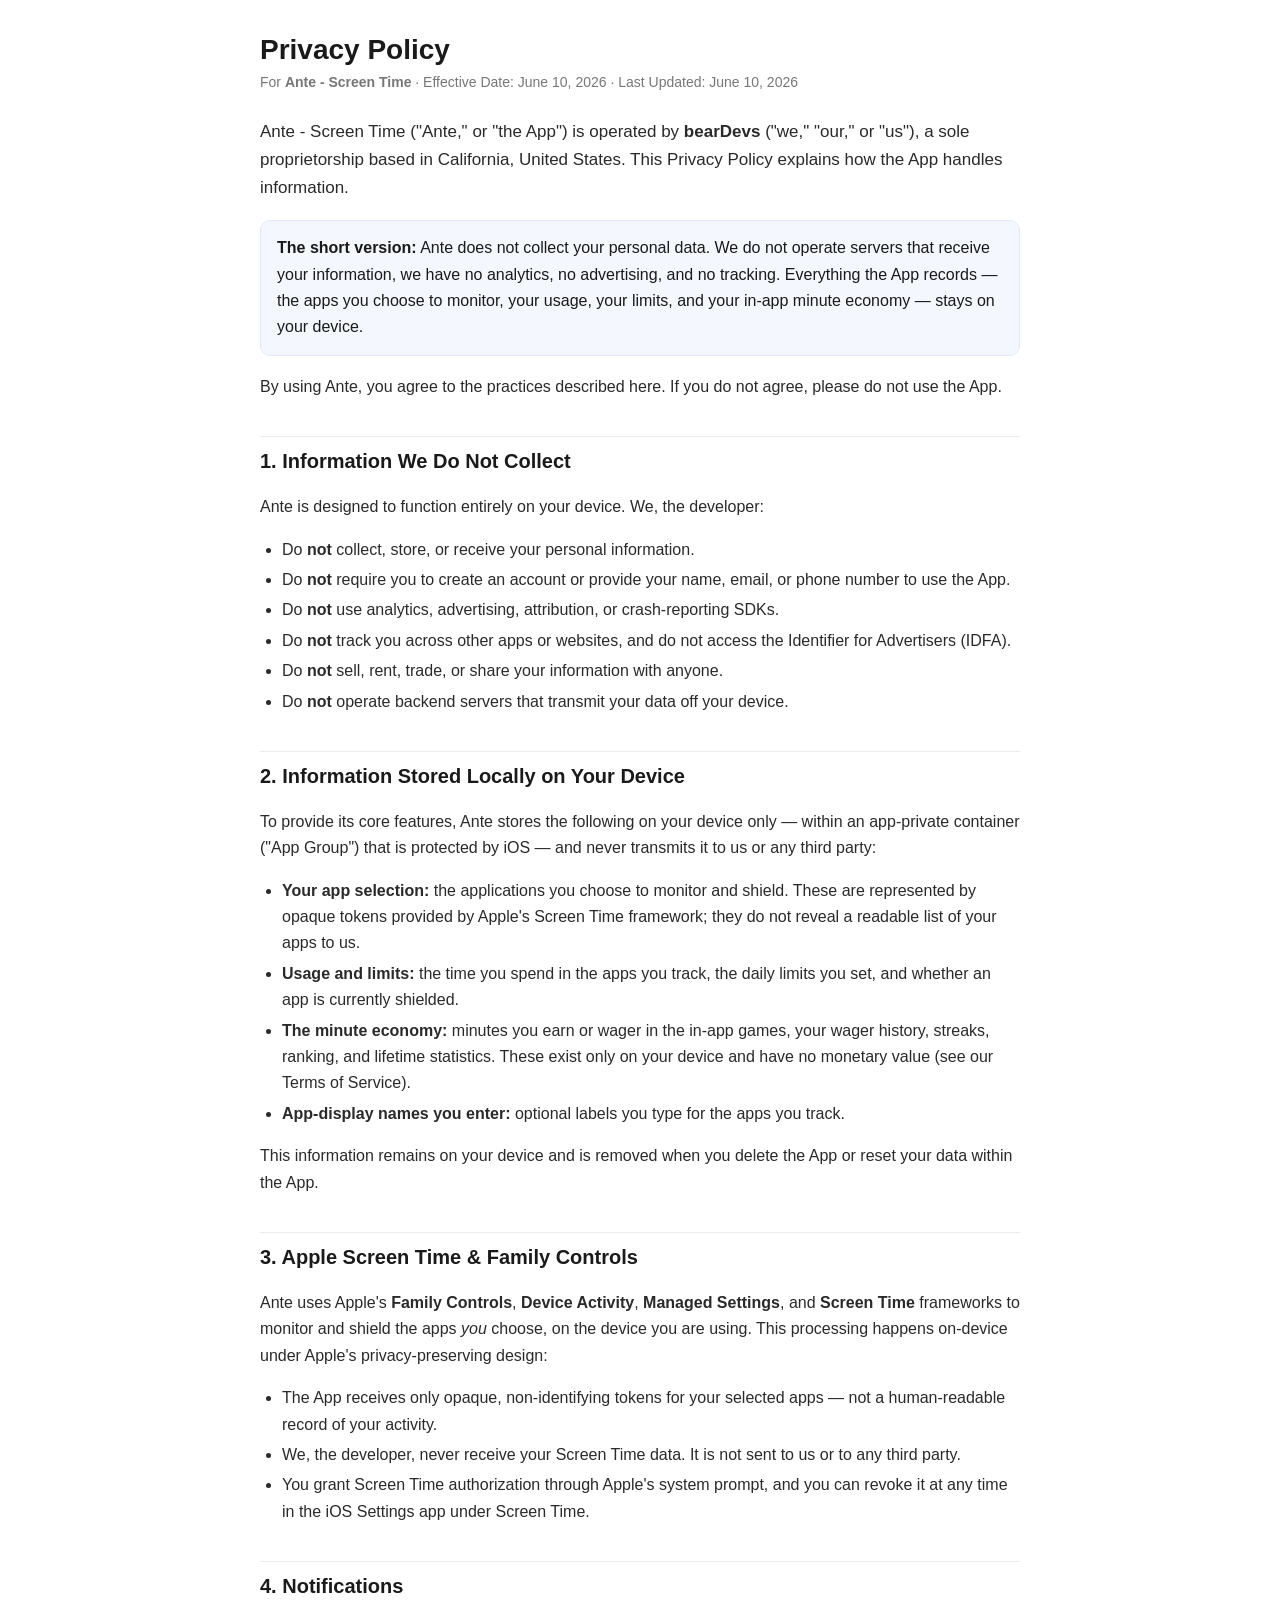
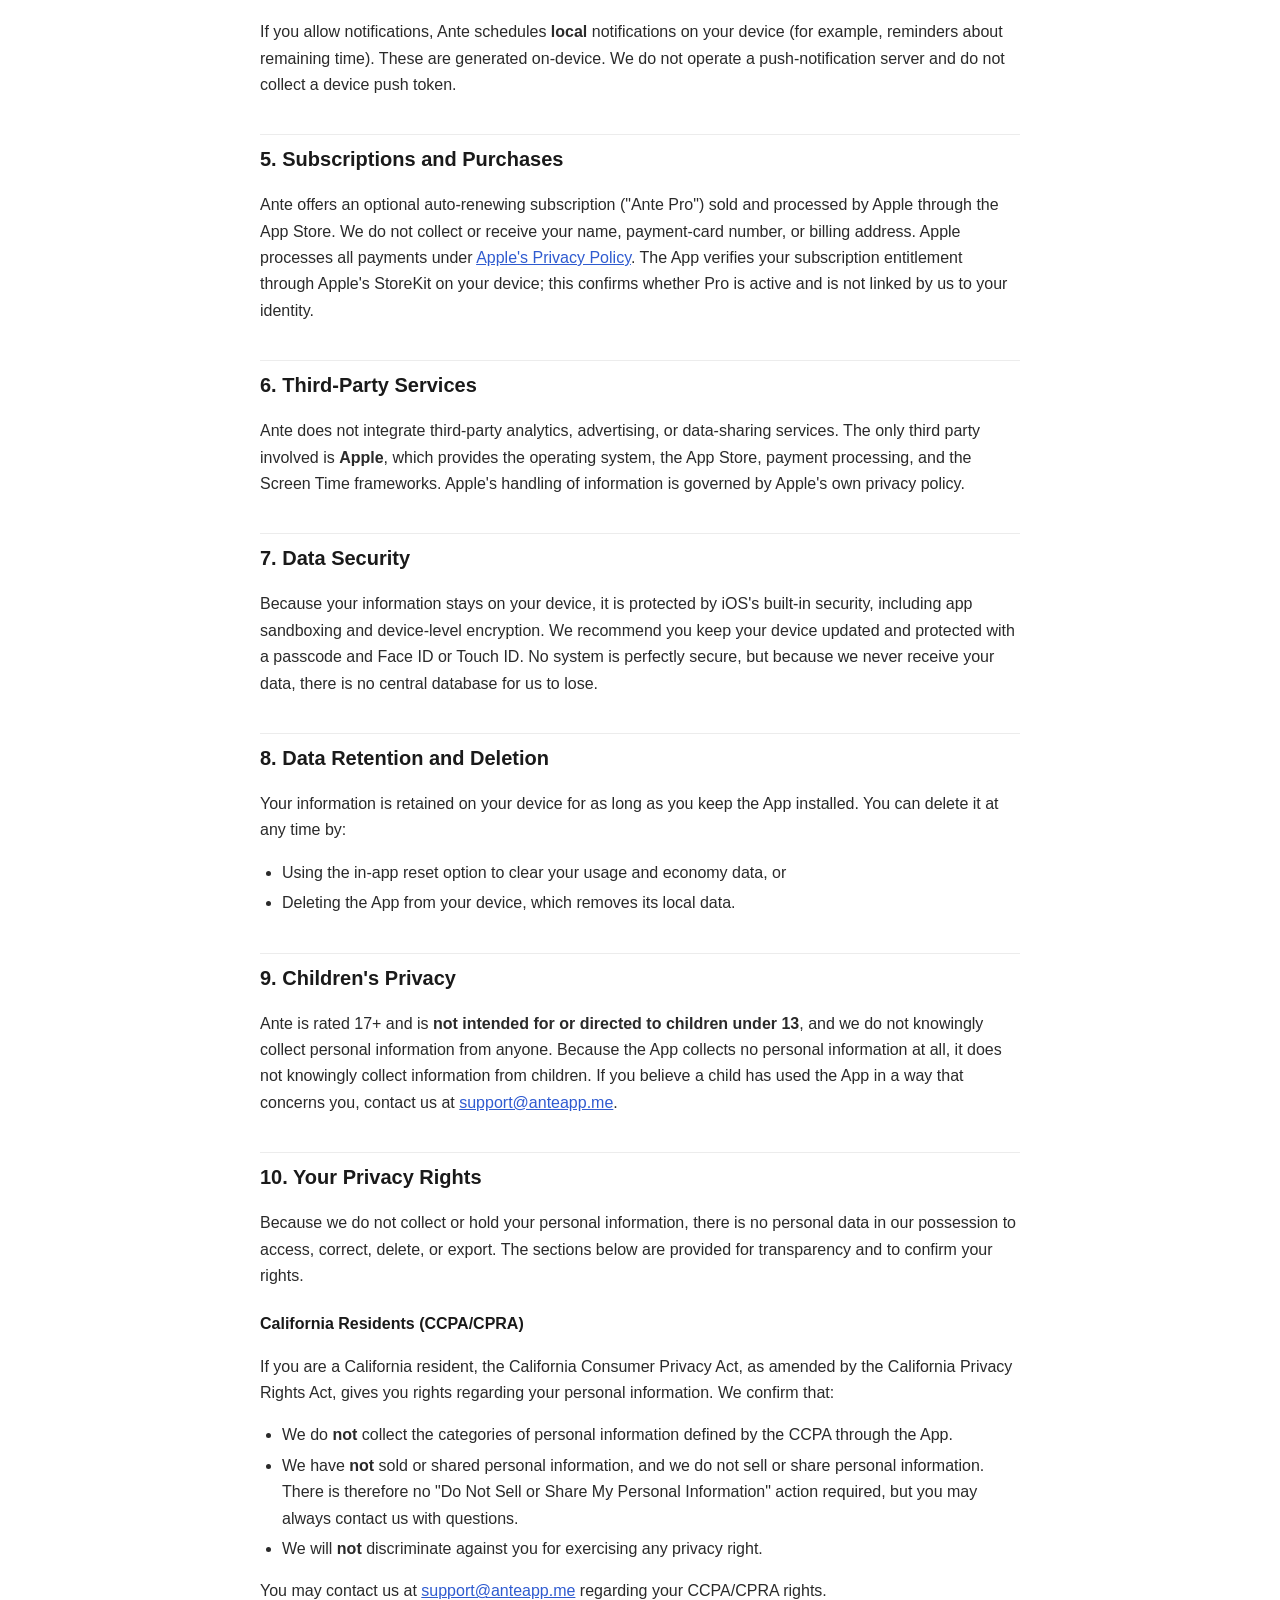
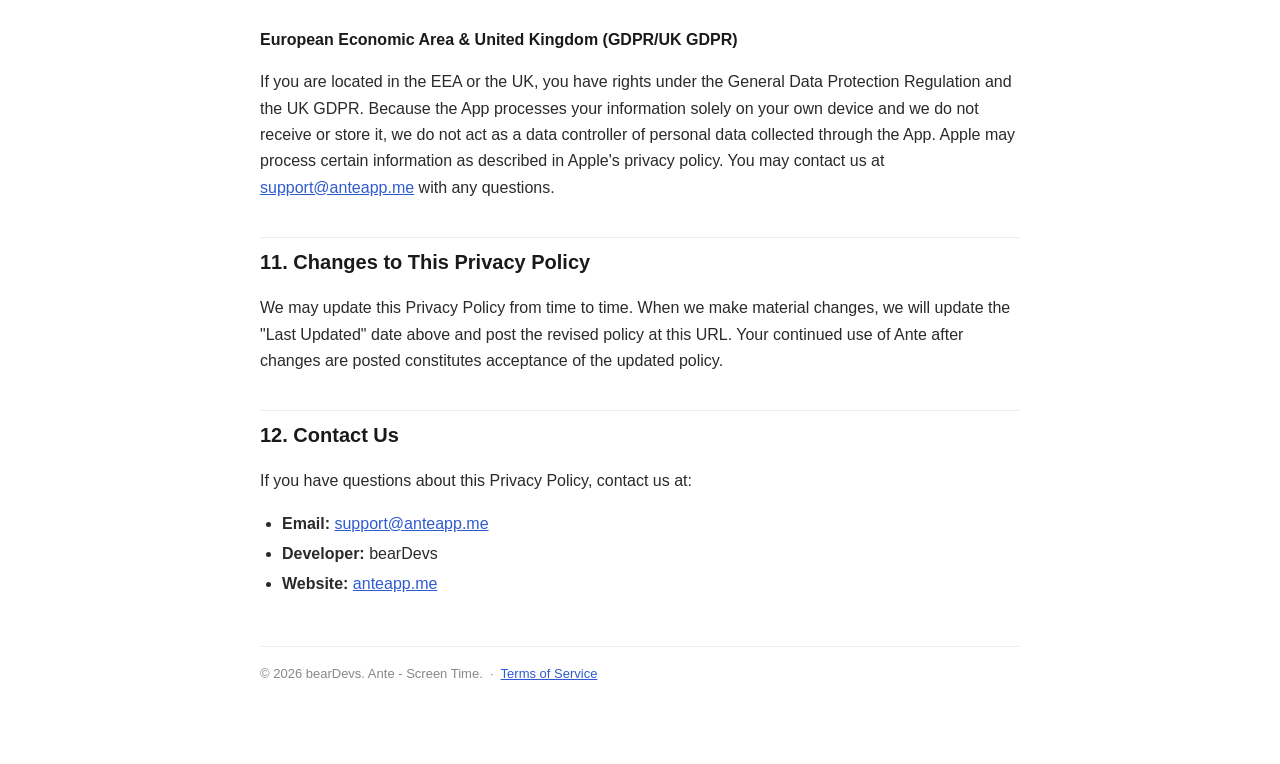
==== privacy/index.html @ b43eccfe "Create index.html" ====
<!DOCTYPE html>
<html lang="en">
<head>
<meta charset="utf-8">
<meta name="viewport" content="width=device-width, initial-scale=1">
<title>Privacy Policy — Ante - Screen Time</title>
<meta name="robots" content="index, follow">
<style>
  :root { color-scheme: light; }
  body { max-width: 760px; margin: 0 auto; padding: 32px 20px 80px; font: 16px/1.65 -apple-system, BlinkMacSystemFont, "Segoe UI", Roboto, Helvetica, Arial, sans-serif; color: #1a1a1a; background: #fff; }
  h1 { font-size: 28px; line-height: 1.25; margin: 0 0 4px; }
  h2 { font-size: 20px; margin: 36px 0 10px; padding-top: 8px; border-top: 1px solid #ececec; }
  h3 { font-size: 16px; margin: 22px 0 6px; }
  p, li { color: #2a2a2a; }
  ul { padding-left: 22px; }
  li { margin: 4px 0; }
  .meta { color: #777; font-size: 14px; margin: 0 0 24px; }
  a { color: #2f5bd0; }
  .lead { font-size: 17px; }
  .callout { background: #f5f7ff; border: 1px solid #e0e6ff; border-radius: 10px; padding: 14px 16px; margin: 18px 0; }
  footer { margin-top: 48px; padding-top: 16px; border-top: 1px solid #ececec; color: #888; font-size: 13px; }
  code { background: #f2f2f2; padding: 1px 5px; border-radius: 4px; font-size: 14px; }
</style>
</head>
<body>

<h1>Privacy Policy</h1>
<p class="meta">For <strong>Ante - Screen Time</strong> · Effective Date: June 10, 2026 · Last Updated: June 10, 2026</p>

<p class="lead">Ante - Screen Time ("Ante," or "the App") is operated by <strong>bearDevs</strong> ("we," "our," or "us"), a sole proprietorship based in California, United States. This Privacy Policy explains how the App handles information.</p>

<div class="callout">
<strong>The short version:</strong> Ante does not collect your personal data. We do not operate servers that receive your information, we have no analytics, no advertising, and no tracking. Everything the App records — the apps you choose to monitor, your usage, your limits, and your in-app minute economy — stays on your device.
</div>

<p>By using Ante, you agree to the practices described here. If you do not agree, please do not use the App.</p>

<h2>1. Information We Do Not Collect</h2>
<p>Ante is designed to function entirely on your device. We, the developer:</p>
<ul>
  <li>Do <strong>not</strong> collect, store, or receive your personal information.</li>
  <li>Do <strong>not</strong> require you to create an account or provide your name, email, or phone number to use the App.</li>
  <li>Do <strong>not</strong> use analytics, advertising, attribution, or crash-reporting SDKs.</li>
  <li>Do <strong>not</strong> track you across other apps or websites, and do not access the Identifier for Advertisers (IDFA).</li>
  <li>Do <strong>not</strong> sell, rent, trade, or share your information with anyone.</li>
  <li>Do <strong>not</strong> operate backend servers that transmit your data off your device.</li>
</ul>

<h2>2. Information Stored Locally on Your Device</h2>
<p>To provide its core features, Ante stores the following on your device only — within an app-private container ("App Group") that is protected by iOS — and never transmits it to us or any third party:</p>
<ul>
  <li><strong>Your app selection:</strong> the applications you choose to monitor and shield. These are represented by opaque tokens provided by Apple's Screen Time framework; they do not reveal a readable list of your apps to us.</li>
  <li><strong>Usage and limits:</strong> the time you spend in the apps you track, the daily limits you set, and whether an app is currently shielded.</li>
  <li><strong>The minute economy:</strong> minutes you earn or wager in the in-app games, your wager history, streaks, ranking, and lifetime statistics. These exist only on your device and have no monetary value (see our Terms of Service).</li>
  <li><strong>App-display names you enter:</strong> optional labels you type for the apps you track.</li>
</ul>
<p>This information remains on your device and is removed when you delete the App or reset your data within the App.</p>

<h2>3. Apple Screen Time &amp; Family Controls</h2>
<p>Ante uses Apple's <strong>Family Controls</strong>, <strong>Device Activity</strong>, <strong>Managed Settings</strong>, and <strong>Screen Time</strong> frameworks to monitor and shield the apps <em>you</em> choose, on the device you are using. This processing happens on-device under Apple's privacy-preserving design:</p>
<ul>
  <li>The App receives only opaque, non-identifying tokens for your selected apps — not a human-readable record of your activity.</li>
  <li>We, the developer, never receive your Screen Time data. It is not sent to us or to any third party.</li>
  <li>You grant Screen Time authorization through Apple's system prompt, and you can revoke it at any time in the iOS Settings app under Screen Time.</li>
</ul>

<h2>4. Notifications</h2>
<p>If you allow notifications, Ante schedules <strong>local</strong> notifications on your device (for example, reminders about remaining time). These are generated on-device. We do not operate a push-notification server and do not collect a device push token.</p>

<h2>5. Subscriptions and Purchases</h2>
<p>Ante offers an optional auto-renewing subscription ("Ante Pro") sold and processed by Apple through the App Store. We do not collect or receive your name, payment-card number, or billing address. Apple processes all payments under <a href="https://www.apple.com/legal/privacy/">Apple's Privacy Policy</a>. The App verifies your subscription entitlement through Apple's StoreKit on your device; this confirms whether Pro is active and is not linked by us to your identity.</p>

<h2>6. Third-Party Services</h2>
<p>Ante does not integrate third-party analytics, advertising, or data-sharing services. The only third party involved is <strong>Apple</strong>, which provides the operating system, the App Store, payment processing, and the Screen Time frameworks. Apple's handling of information is governed by Apple's own privacy policy.</p>

<h2>7. Data Security</h2>
<p>Because your information stays on your device, it is protected by iOS's built-in security, including app sandboxing and device-level encryption. We recommend you keep your device updated and protected with a passcode and Face ID or Touch ID. No system is perfectly secure, but because we never receive your data, there is no central database for us to lose.</p>

<h2>8. Data Retention and Deletion</h2>
<p>Your information is retained on your device for as long as you keep the App installed. You can delete it at any time by:</p>
<ul>
  <li>Using the in-app reset option to clear your usage and economy data, or</li>
  <li>Deleting the App from your device, which removes its local data.</li>
</ul>

<h2>9. Children's Privacy</h2>
<p>Ante is rated 17+ and is <strong>not intended for or directed to children under 13</strong>, and we do not knowingly collect personal information from anyone. Because the App collects no personal information at all, it does not knowingly collect information from children. If you believe a child has used the App in a way that concerns you, contact us at <a href="mailto:support@anteapp.me">support@anteapp.me</a>.</p>

<h2>10. Your Privacy Rights</h2>
<p>Because we do not collect or hold your personal information, there is no personal data in our possession to access, correct, delete, or export. The sections below are provided for transparency and to confirm your rights.</p>

<h3>California Residents (CCPA/CPRA)</h3>
<p>If you are a California resident, the California Consumer Privacy Act, as amended by the California Privacy Rights Act, gives you rights regarding your personal information. We confirm that:</p>
<ul>
  <li>We do <strong>not</strong> collect the categories of personal information defined by the CCPA through the App.</li>
  <li>We have <strong>not</strong> sold or shared personal information, and we do not sell or share personal information. There is therefore no "Do Not Sell or Share My Personal Information" action required, but you may always contact us with questions.</li>
  <li>We will <strong>not</strong> discriminate against you for exercising any privacy right.</li>
</ul>
<p>You may contact us at <a href="mailto:support@anteapp.me">support@anteapp.me</a> regarding your CCPA/CPRA rights.</p>

<h3>European Economic Area &amp; United Kingdom (GDPR/UK GDPR)</h3>
<p>If you are located in the EEA or the UK, you have rights under the General Data Protection Regulation and the UK GDPR. Because the App processes your information solely on your own device and we do not receive or store it, we do not act as a data controller of personal data collected through the App. Apple may process certain information as described in Apple's privacy policy. You may contact us at <a href="mailto:support@anteapp.me">support@anteapp.me</a> with any questions.</p>

<h2>11. Changes to This Privacy Policy</h2>
<p>We may update this Privacy Policy from time to time. When we make material changes, we will update the "Last Updated" date above and post the revised policy at this URL. Your continued use of Ante after changes are posted constitutes acceptance of the updated policy.</p>

<h2>12. Contact Us</h2>
<p>If you have questions about this Privacy Policy, contact us at:</p>
<ul>
  <li><strong>Email:</strong> <a href="mailto:support@anteapp.me">support@anteapp.me</a></li>
  <li><strong>Developer:</strong> bearDevs</li>
  <li><strong>Website:</strong> <a href="https://anteapp.me">anteapp.me</a></li>
</ul>

<footer>
© 2026 bearDevs. Ante - Screen Time. &nbsp;·&nbsp; <a href="/terms">Terms of Service</a>
</footer>

</body>
</html>
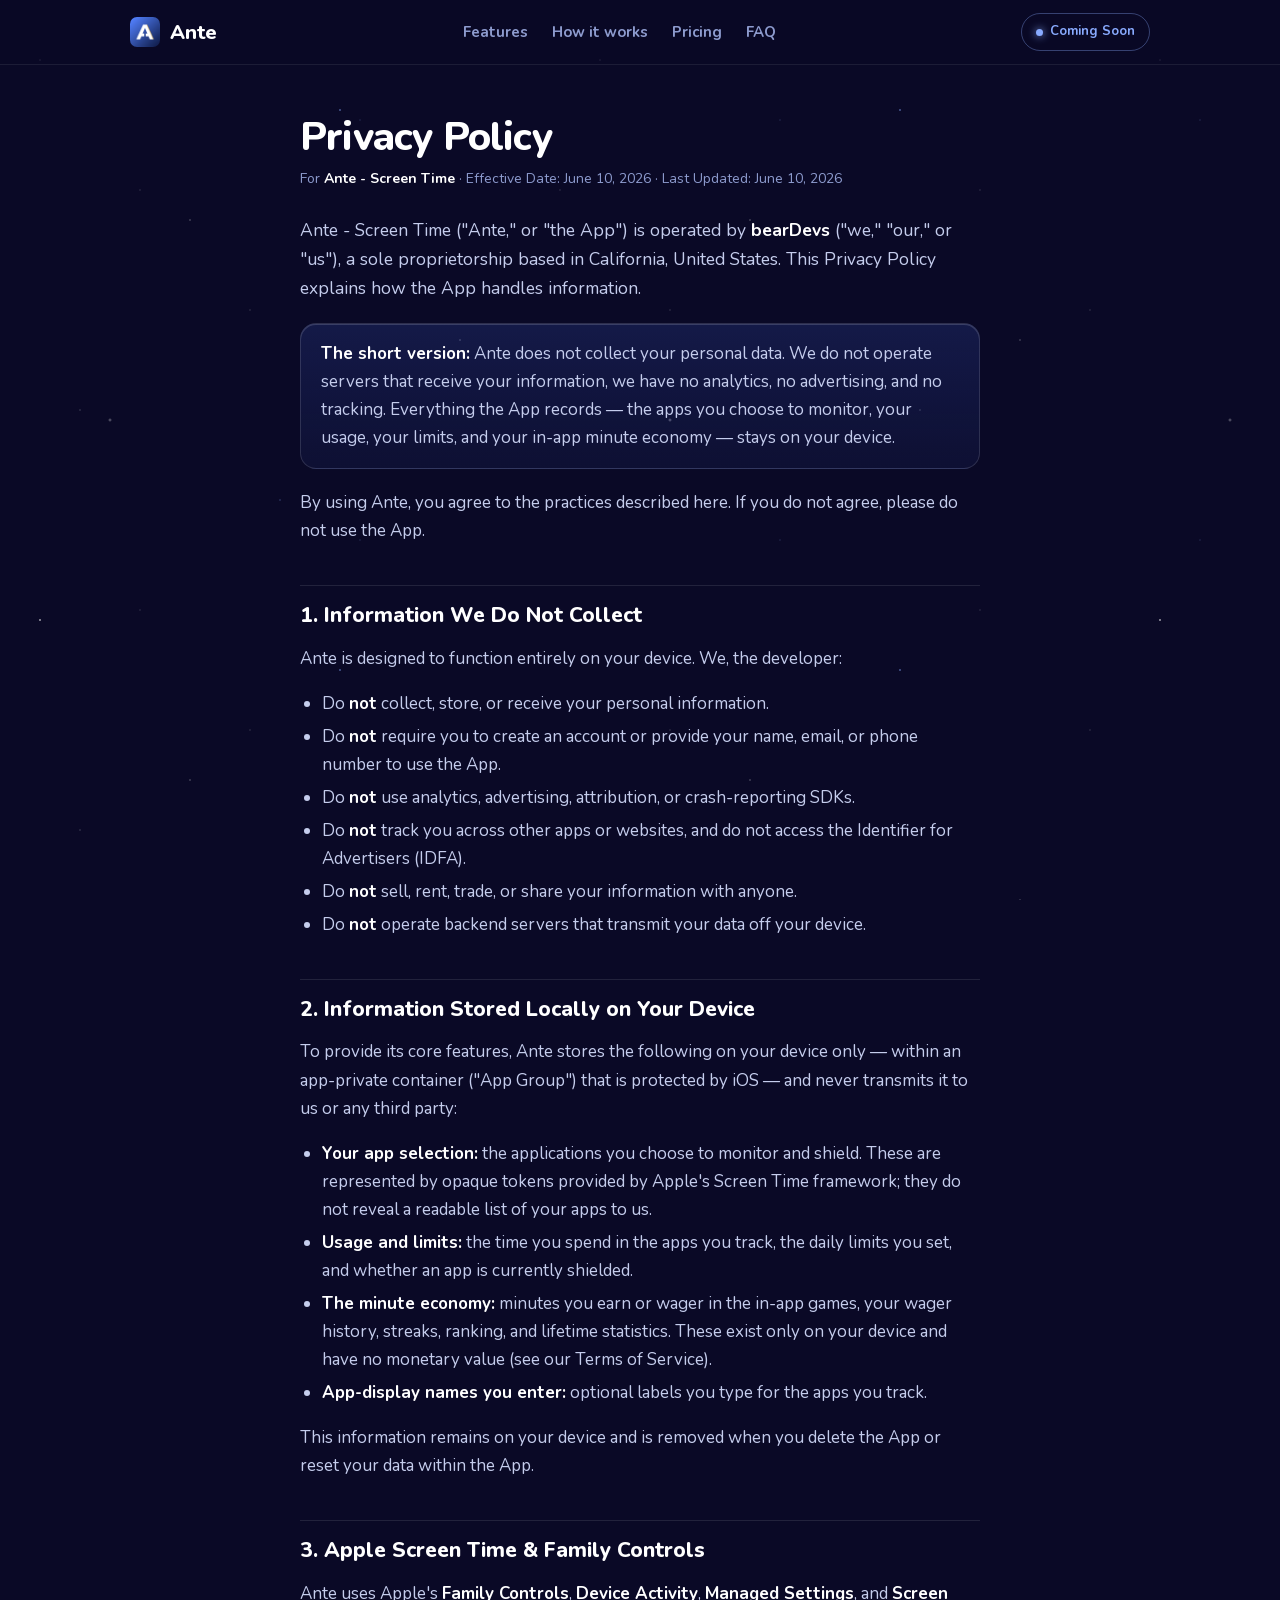
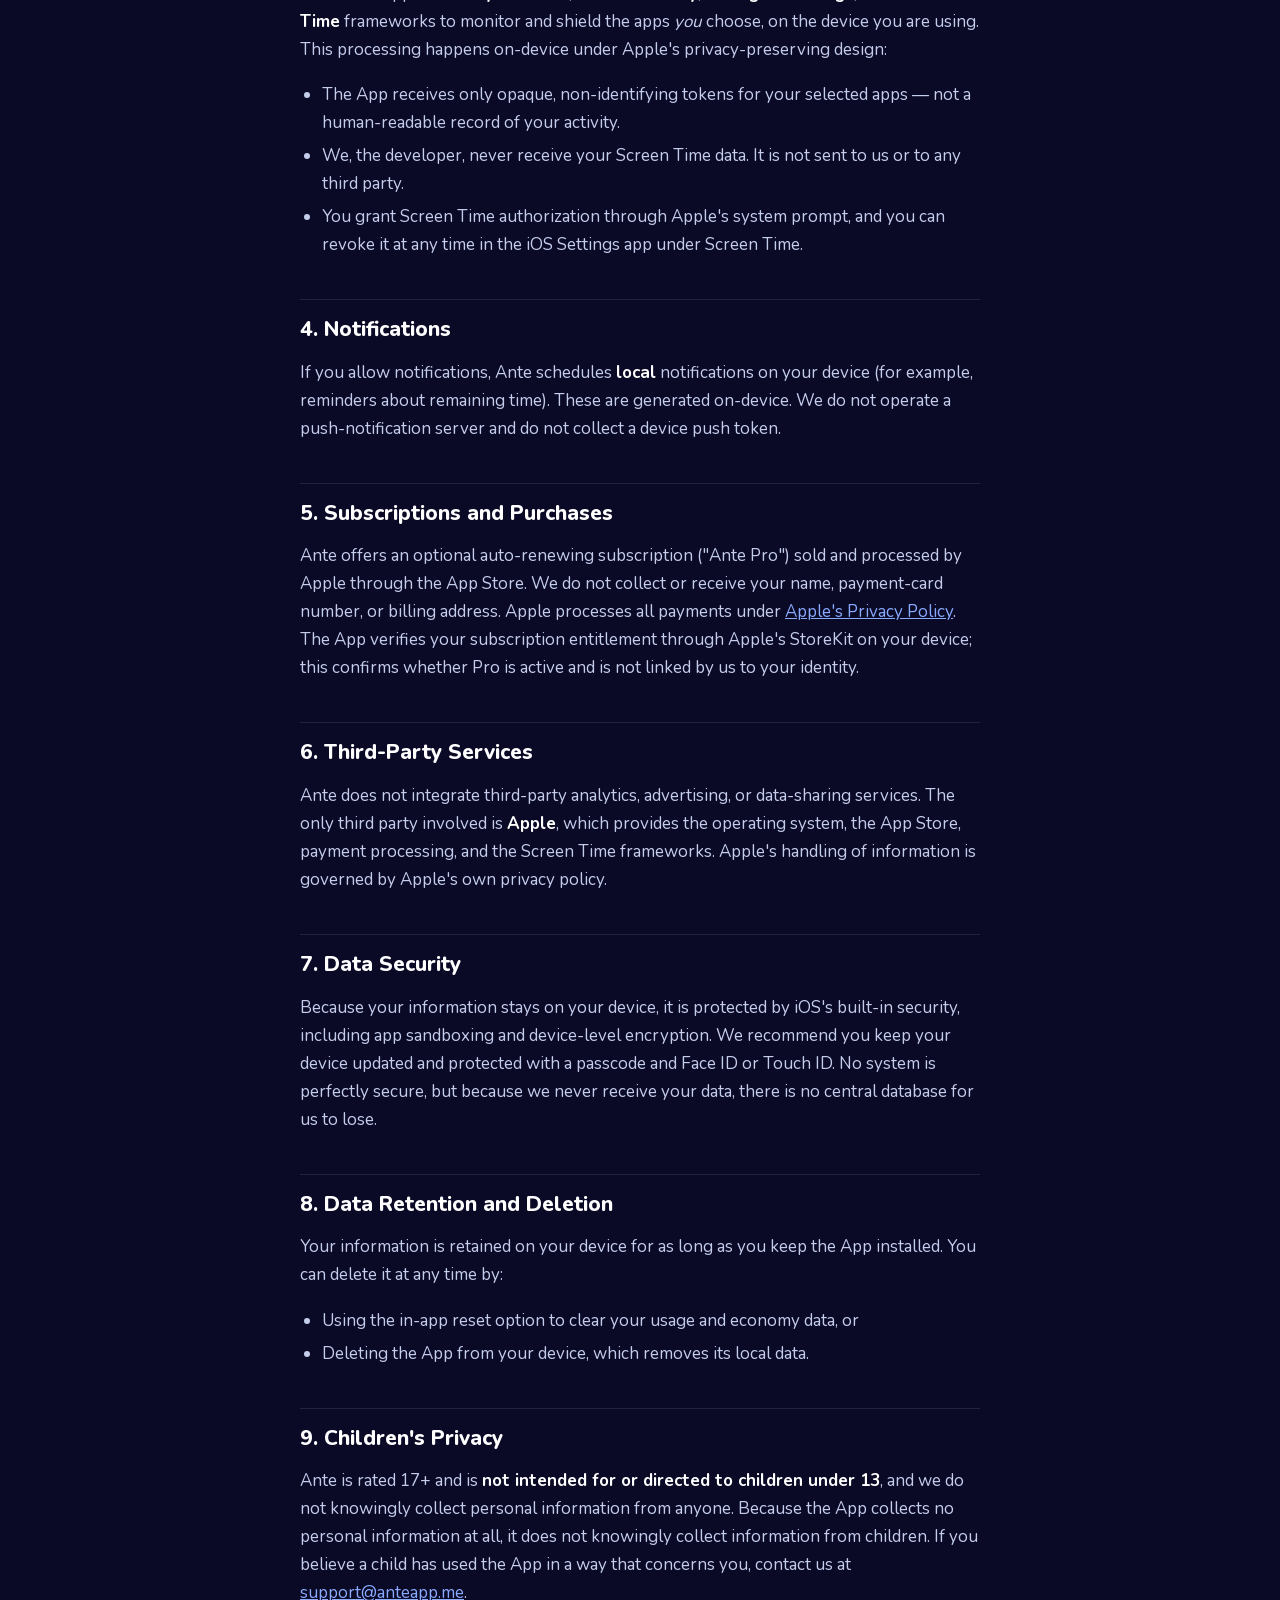
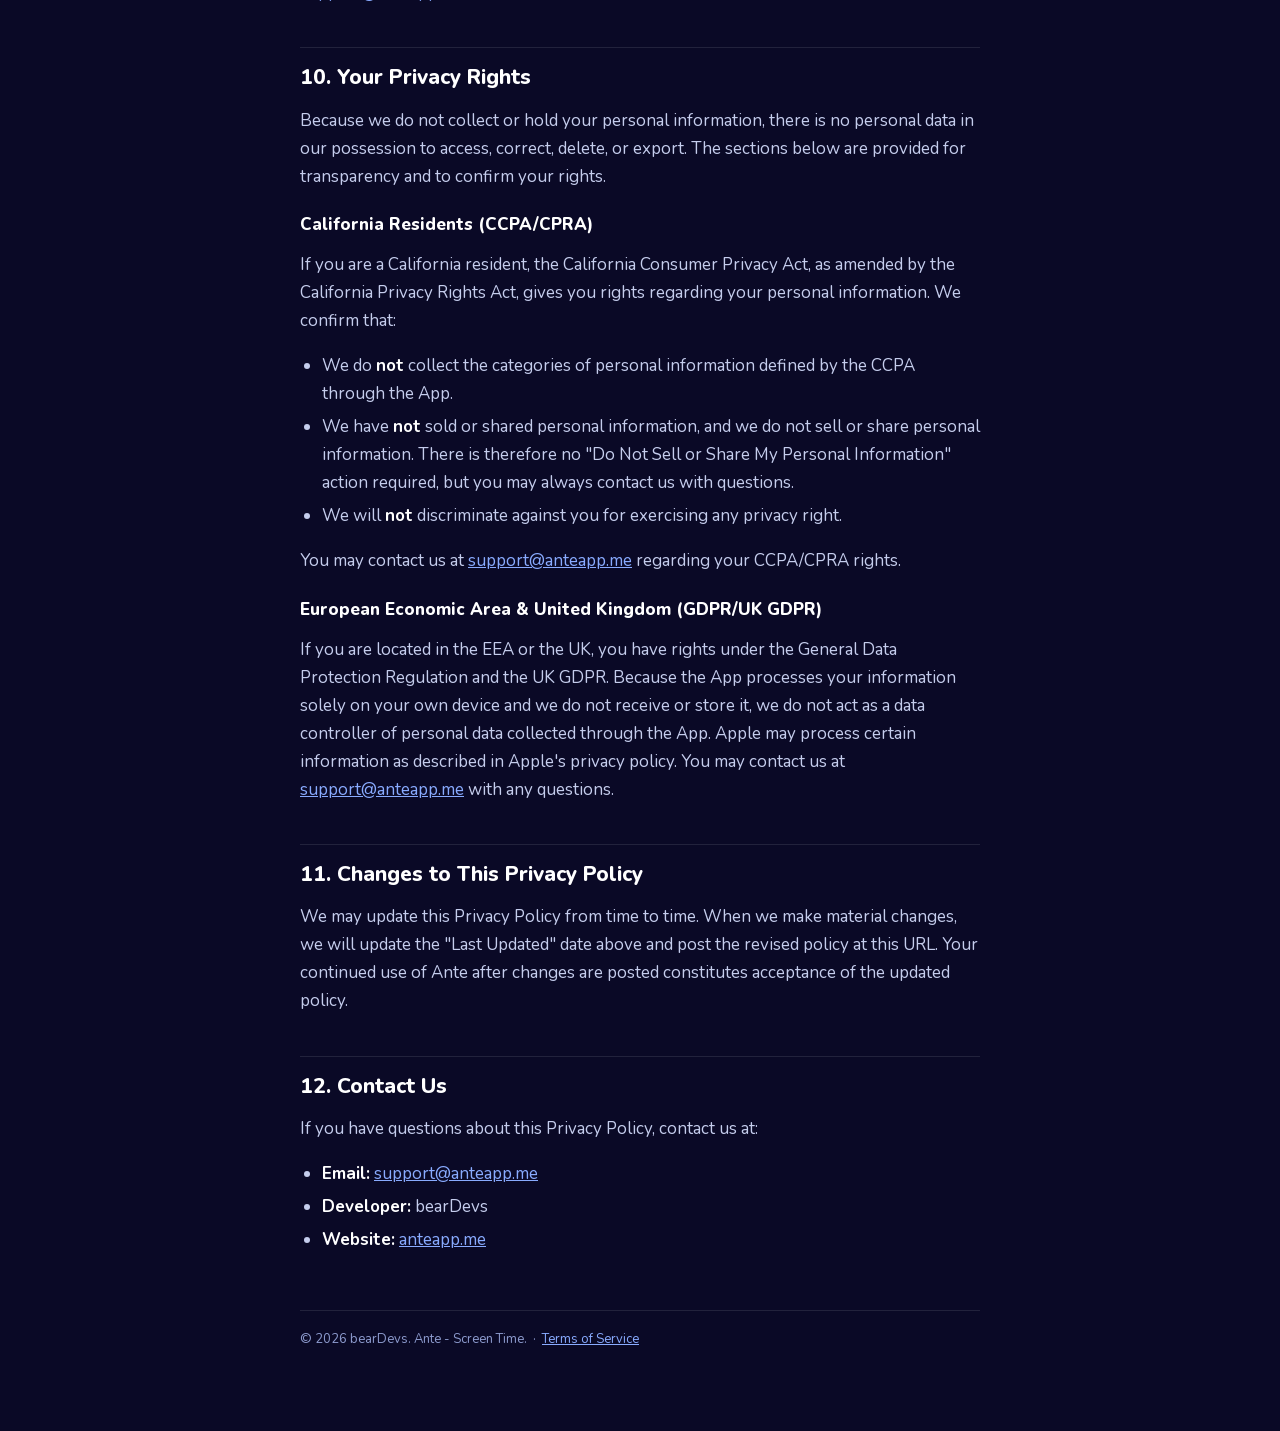
==== commit 6ed3fb41: "please work" ====
--- a/privacy/index.html
+++ b/privacy/index.html
@@ -5,24 +5,35 @@
 <meta name="viewport" content="width=device-width, initial-scale=1">
 <title>Privacy Policy — Ante - Screen Time</title>
 <meta name="robots" content="index, follow">
-<style>
-  :root { color-scheme: light; }
-  body { max-width: 760px; margin: 0 auto; padding: 32px 20px 80px; font: 16px/1.65 -apple-system, BlinkMacSystemFont, "Segoe UI", Roboto, Helvetica, Arial, sans-serif; color: #1a1a1a; background: #fff; }
-  h1 { font-size: 28px; line-height: 1.25; margin: 0 0 4px; }
-  h2 { font-size: 20px; margin: 36px 0 10px; padding-top: 8px; border-top: 1px solid #ececec; }
-  h3 { font-size: 16px; margin: 22px 0 6px; }
-  p, li { color: #2a2a2a; }
-  ul { padding-left: 22px; }
-  li { margin: 4px 0; }
-  .meta { color: #777; font-size: 14px; margin: 0 0 24px; }
-  a { color: #2f5bd0; }
-  .lead { font-size: 17px; }
-  .callout { background: #f5f7ff; border: 1px solid #e0e6ff; border-radius: 10px; padding: 14px 16px; margin: 18px 0; }
-  footer { margin-top: 48px; padding-top: 16px; border-top: 1px solid #ececec; color: #888; font-size: 13px; }
-  code { background: #f2f2f2; padding: 1px 5px; border-radius: 4px; font-size: 14px; }
-</style>
+<meta name="description" content="How Ante handles information: no data collection, no servers, no analytics — everything stays on your device.">
+<link rel="canonical" href="https://anteapp.me/privacy">
+<meta name="theme-color" content="#0A0926">
+<link rel="icon" type="image/png" sizes="64x64" href="/assets/favicon-64.png">
+<link rel="apple-touch-icon" href="/assets/apple-touch-icon.png">
+<link rel="preload" href="/assets/fonts/nunito-latin-var.woff2" as="font" type="font/woff2" crossorigin>
+<link rel="stylesheet" href="/assets/site.css">
 </head>
-<body>
+<body class="page-legal">
+<a class="skip-link" href="#main">Skip to content</a>
+<div class="stars" aria-hidden="true"></div>
+
+<header class="nav">
+  <div class="wrap nav-inner">
+    <a class="brand" href="/">
+      <img src="/assets/favicon-64.png" alt="" width="30" height="30">
+      Ante
+    </a>
+    <nav class="nav-links" aria-label="Site">
+      <a href="/#features">Features</a>
+      <a href="/#how">How it works</a>
+      <a href="/#pricing">Pricing</a>
+      <a href="/#faq">FAQ</a>
+    </nav>
+    <span class="chip"><span class="dot" aria-hidden="true"></span>Coming Soon</span>
+  </div>
+</header>
+
+<main id="main">
 
 <h1>Privacy Policy</h1>
 <p class="meta">For <strong>Ante - Screen Time</strong> · Effective Date: June 10, 2026 · Last Updated: June 10, 2026</p>
@@ -116,5 +127,6 @@
 © 2026 bearDevs. Ante - Screen Time. &nbsp;·&nbsp; <a href="/terms">Terms of Service</a>
 </footer>
 
+</main>
 </body>
 </html>
--- a/assets/site.css
+++ b/assets/site.css
@@ -0,0 +1,1075 @@
+/* ================================================================
+   Ante — anteapp.me
+   Shared stylesheet: landing page + legal pages.
+   Brand tokens mirror the iOS app (dark starfield, blue glass,
+   gold reserved for Pro surfaces).
+   ================================================================ */
+
+/* ---- Font: Safari/iOS get SF Pro Rounded via ui-rounded (the
+   app's real typeface); everyone else gets self-hosted Nunito. ---- */
+@font-face {
+  font-family: "Nunito";
+  src: url("/assets/fonts/nunito-latin-var.woff2") format("woff2");
+  font-weight: 400 900;
+  font-style: normal;
+  font-display: swap;
+  unicode-range: U+0000-00FF, U+0131, U+0152-0153, U+02BB-02BC, U+02C6, U+02DA,
+    U+02DC, U+2000-206F, U+20AC, U+2122, U+2191, U+2193, U+2212, U+2215, U+FEFF, U+FFFD;
+}
+
+:root {
+  color-scheme: dark;
+  /* app palette */
+  --space: #0a0926;        /* background */
+  --space-deep: #06051a;   /* bezels, wells */
+  --felt: #4368e4;         /* primary blue */
+  --glow: #89abff;         /* light blue accent */
+  --gold: #e9b44c;         /* Pro only */
+  --gold-deep: #c8902e;
+  --bronze: #cd8b5e;
+  --silver: #c7cfdf;
+  --diamond: #b3d9ff;
+  /* text */
+  --ink: #ffffff;
+  --body: #c5cded;
+  --dim: #8d9bce;
+  /* shape */
+  --r-card: 16px;
+  --font: ui-rounded, "Nunito", -apple-system, BlinkMacSystemFont, "Segoe UI",
+    Roboto, Helvetica, Arial, sans-serif;
+}
+
+/* ---- Reset-ish ---- */
+*,
+*::before,
+*::after { box-sizing: border-box; }
+
+html {
+  scroll-padding-top: 84px; /* sticky nav clearance for anchor jumps */
+}
+@media (prefers-reduced-motion: no-preference) {
+  html { scroll-behavior: smooth; }
+}
+
+body {
+  margin: 0;
+  background: var(--space);
+  color: var(--body);
+  font-family: var(--font);
+  font-size: 1.0625rem;
+  line-height: 1.65;
+  -webkit-font-smoothing: antialiased;
+  overflow-x: hidden;
+}
+
+img { max-width: 100%; display: block; }
+
+h1, h2, h3 { color: var(--ink); line-height: 1.12; margin: 0; }
+
+a { color: var(--glow); }
+
+:focus-visible {
+  outline: 2px solid var(--glow);
+  outline-offset: 3px;
+  border-radius: 4px;
+}
+
+::selection { background: var(--felt); color: #fff; }
+
+.skip-link {
+  position: absolute;
+  left: 16px;
+  top: -64px;
+  z-index: 100;
+  padding: 10px 18px;
+  background: var(--felt);
+  color: #fff;
+  font-weight: 700;
+  border-radius: 999px;
+  text-decoration: none;
+  transition: top 0.15s ease-out;
+}
+.skip-link:focus { top: 12px; }
+
+.wrap {
+  max-width: 1100px;
+  margin-inline: auto;
+  padding-inline: clamp(20px, 5vw, 40px);
+}
+
+/* ================================================================
+   Starfield + glow
+   ================================================================ */
+.stars {
+  position: fixed;
+  inset: 0;
+  z-index: -1;
+  pointer-events: none;
+  overflow: hidden;
+}
+.stars::before,
+.stars::after {
+  content: "";
+  position: absolute;
+  inset: -560px 0 0 0;
+  background-repeat: repeat;
+}
+.stars::before {
+  background-image:
+    radial-gradient(1.5px 1.5px at 40px 60px, rgba(255, 255, 255, 0.85), transparent),
+    radial-gradient(1px 1px at 190px 220px, rgba(255, 255, 255, 0.55), transparent),
+    radial-gradient(1.5px 1.5px at 340px 110px, rgba(137, 171, 255, 0.7), transparent),
+    radial-gradient(1px 1px at 460px 340px, rgba(255, 255, 255, 0.5), transparent),
+    radial-gradient(2px 2px at 110px 420px, rgba(255, 255, 255, 0.4), transparent),
+    radial-gradient(1px 1px at 280px 500px, rgba(137, 171, 255, 0.55), transparent);
+  background-size: 560px 560px;
+  animation: drift 180s linear infinite;
+}
+.stars::after {
+  background-image:
+    radial-gradient(1px 1px at 80px 130px, rgba(255, 255, 255, 0.35), transparent),
+    radial-gradient(1px 1px at 250px 30px, rgba(255, 255, 255, 0.28), transparent),
+    radial-gradient(1px 1px at 360px 260px, rgba(137, 171, 255, 0.3), transparent),
+    radial-gradient(1px 1px at 140px 330px, rgba(255, 255, 255, 0.25), transparent);
+  background-size: 420px 420px;
+  animation: drift 320s linear infinite;
+}
+@keyframes drift {
+  to { transform: translate3d(0, 560px, 0); }
+}
+
+/* ================================================================
+   Nav
+   ================================================================ */
+.nav {
+  position: sticky;
+  top: 0;
+  z-index: 50;
+  background: rgba(10, 9, 38, 0.72);
+  -webkit-backdrop-filter: blur(16px);
+  backdrop-filter: blur(16px);
+  border-bottom: 1px solid rgba(255, 255, 255, 0.08);
+}
+.nav-inner {
+  display: flex;
+  align-items: center;
+  gap: 28px;
+  min-height: 64px;
+}
+.brand {
+  display: flex;
+  align-items: center;
+  gap: 10px;
+  text-decoration: none;
+  color: var(--ink);
+  font-weight: 800;
+  font-size: 1.25rem;
+  letter-spacing: -0.01em;
+}
+.brand img {
+  width: 30px;
+  height: 30px;
+  border-radius: 7px;
+}
+.nav-links {
+  display: flex;
+  gap: 24px;
+  margin-inline: auto;
+}
+.nav-links a {
+  color: var(--dim);
+  text-decoration: none;
+  font-weight: 700;
+  font-size: 0.9375rem;
+  transition: color 0.15s ease-out;
+}
+.nav-links a:hover { color: var(--ink); }
+.chip {
+  display: inline-flex;
+  align-items: center;
+  gap: 7px;
+  padding: 7px 14px;
+  border: 1px solid rgba(137, 171, 255, 0.35);
+  border-radius: 999px;
+  color: var(--glow);
+  font-size: 0.8125rem;
+  font-weight: 700;
+  white-space: nowrap;
+}
+.chip .dot {
+  width: 7px;
+  height: 7px;
+  border-radius: 50%;
+  background: var(--glow);
+  box-shadow: 0 0 8px var(--glow);
+}
+@media (max-width: 720px) {
+  .nav-links { display: none; }
+  .nav-inner { justify-content: space-between; }
+}
+
+/* ================================================================
+   Shared section bits
+   ================================================================ */
+.section { padding-block: clamp(72px, 10vw, 124px); }
+
+.eyebrow {
+  display: block;
+  color: var(--glow);
+  font-size: 0.8125rem;
+  font-weight: 800;
+  letter-spacing: 0.14em;
+  text-transform: uppercase;
+  margin-bottom: 14px;
+}
+.section h2 {
+  font-size: clamp(1.9rem, 4.4vw, 2.75rem);
+  font-weight: 800;
+  letter-spacing: -0.02em;
+  margin-bottom: 16px;
+  text-wrap: balance;
+}
+.section-intro { max-width: 620px; }
+.center { text-align: center; }
+.center .section-intro { margin-inline: auto; }
+
+/* Glass card */
+.card {
+  border: 1px solid rgba(255, 255, 255, 0.13);
+  border-radius: var(--r-card);
+  background: linear-gradient(180deg, rgba(67, 104, 228, 0.18), rgba(67, 104, 228, 0.07));
+  box-shadow:
+    inset 0 1px 0 rgba(255, 255, 255, 0.16),
+    0 16px 40px rgba(4, 4, 20, 0.45);
+}
+.card--gold {
+  border-color: rgba(233, 180, 76, 0.4);
+  background: linear-gradient(180deg, rgba(233, 180, 76, 0.11), rgba(67, 104, 228, 0.06));
+  box-shadow:
+    inset 0 1px 0 rgba(243, 205, 125, 0.3),
+    0 16px 40px rgba(4, 4, 20, 0.45);
+}
+
+/* Scroll reveal (JS adds .js to <html>; no-JS users see everything) */
+.js .reveal {
+  opacity: 0;
+  transform: translateY(18px);
+  transition: opacity 0.7s ease-out, transform 0.7s ease-out;
+  transition-delay: calc(var(--d, 0) * 90ms);
+}
+.js .reveal.in {
+  opacity: 1;
+  transform: none;
+}
+
+/* ================================================================
+   Hero
+   ================================================================ */
+.hero {
+  position: relative;
+  padding-block: clamp(56px, 8vw, 110px) clamp(72px, 9vw, 120px);
+}
+.hero::before {
+  content: "";
+  position: absolute;
+  inset: -180px 0 auto 0;
+  height: 720px;
+  background: radial-gradient(ellipse 75% 60% at 50% 18%, rgba(67, 104, 228, 0.32), transparent 70%);
+  pointer-events: none;
+  z-index: -1;
+}
+.hero-grid {
+  display: grid;
+  grid-template-columns: 1.08fr 0.92fr;
+  align-items: center;
+  gap: clamp(40px, 6vw, 72px);
+}
+.hero h1 {
+  font-size: clamp(2.4rem, 5vw, 3.6rem);
+  font-weight: 900;
+  letter-spacing: -0.025em;
+  margin: 18px 0;
+  text-wrap: balance;
+}
+.hero h1 .accent { color: var(--glow); }
+.hero .sub {
+  font-size: clamp(1.125rem, 2vw, 1.3125rem);
+  max-width: 30em;
+  margin: 0 0 32px;
+}
+.hero .sub strong { color: var(--ink); }
+.trust-row {
+  display: flex;
+  flex-wrap: wrap;
+  gap: 10px 22px;
+  margin-top: 26px;
+  padding: 0;
+  list-style: none;
+  color: var(--dim);
+  font-size: 0.875rem;
+  font-weight: 700;
+}
+.trust-row li {
+  display: inline-flex;
+  align-items: center;
+  gap: 7px;
+}
+.trust-row svg { color: var(--glow); }
+
+/* App Store badge — pre-launch (dimmed, non-interactive) */
+.store-badge {
+  display: inline-flex;
+  align-items: center;
+  gap: 12px;
+  padding: 12px 22px 12px 18px;
+  border-radius: 14px;
+  background: #000;
+  border: 1px solid rgba(255, 255, 255, 0.28);
+  color: #fff;
+  text-align: left;
+  opacity: 0.6;
+  filter: saturate(0.85);
+}
+.store-badge .apple { width: 28px; height: 34px; flex: none; }
+.store-badge .small {
+  display: block;
+  font-size: 0.6875rem;
+  font-weight: 600;
+  letter-spacing: 0.02em;
+}
+.store-badge .big {
+  display: block;
+  font-size: 1.375rem;
+  font-weight: 700;
+  line-height: 1.15;
+  letter-spacing: -0.01em;
+}
+.cta-row {
+  display: flex;
+  align-items: center;
+  flex-wrap: wrap;
+  gap: 16px;
+}
+/* iPhone frame */
+.device {
+  position: relative;
+  aspect-ratio: 1179 / 2556;
+  border-radius: clamp(38px, 13.5%, 54px);
+  padding: 10px;
+  background: var(--space-deep);
+  border: 1px solid rgba(255, 255, 255, 0.16);
+  box-shadow:
+    0 40px 90px rgba(4, 4, 20, 0.65),
+    0 0 80px rgba(67, 104, 228, 0.28);
+}
+.device img {
+  width: 100%;
+  height: 100%;
+  object-fit: cover;
+  border-radius: clamp(30px, 11%, 45px);
+}
+.device::after {
+  /* dynamic island */
+  content: "";
+  position: absolute;
+  top: 3.1%;
+  left: 50%;
+  transform: translateX(-50%);
+  width: 29%;
+  height: 3.3%;
+  border-radius: 999px;
+  background: #000;
+}
+.hero-device {
+  width: min(330px, 78vw);
+  margin-inline: auto;
+}
+@media (prefers-reduced-motion: no-preference) {
+  .hero-device {
+    animation: float 7s ease-in-out infinite alternate;
+  }
+}
+@keyframes float {
+  from { transform: translateY(-6px); }
+  to { transform: translateY(8px); }
+}
+@media (max-width: 880px) {
+  .hero-grid { grid-template-columns: 1fr; }
+  .hero-device { width: min(280px, 72vw); }
+}
+
+/* ================================================================
+   Hook + coin-flip demo
+   ================================================================ */
+.hook-grid {
+  display: grid;
+  grid-template-columns: 1fr 1fr;
+  gap: clamp(36px, 5vw, 64px);
+  align-items: center;
+}
+.hook-copy p { margin: 0 0 18px; }
+.hook-copy .kicker {
+  color: var(--ink);
+  font-size: 1.1875rem;
+  font-weight: 700;
+}
+@media (max-width: 880px) {
+  .hook-grid { grid-template-columns: 1fr; }
+}
+
+.table-demo {
+  padding: clamp(24px, 4vw, 36px);
+  text-align: center;
+}
+.table-demo .demo-label {
+  font-size: 0.8125rem;
+  font-weight: 800;
+  letter-spacing: 0.14em;
+  text-transform: uppercase;
+  color: var(--dim);
+  margin: 0 0 18px;
+}
+.demo-status {
+  display: flex;
+  justify-content: center;
+  align-items: stretch;
+  gap: 12px;
+  margin-bottom: 26px;
+}
+.stat-box {
+  flex: 1;
+  max-width: 180px;
+  padding: 12px 10px;
+  border-radius: 12px;
+  background: rgba(6, 5, 26, 0.55);
+  border: 1px solid rgba(255, 255, 255, 0.1);
+}
+.stat-box .num {
+  font-size: 1.75rem;
+  font-weight: 800;
+  color: var(--ink);
+  font-variant-numeric: tabular-nums;
+  line-height: 1.2;
+}
+.stat-box .lbl {
+  font-size: 0.75rem;
+  font-weight: 700;
+  letter-spacing: 0.08em;
+  text-transform: uppercase;
+  color: var(--dim);
+}
+.stat-box .num .locked-flag {
+  display: inline-flex;
+  align-items: center;
+  gap: 6px;
+  font-size: 1.0625rem;
+  color: var(--glow);
+}
+.coin-stage {
+  perspective: 700px;
+  width: 132px;
+  height: 132px;
+  margin: 0 auto 26px;
+}
+.coin {
+  position: relative;
+  width: 100%;
+  height: 100%;
+  transform-style: preserve-3d;
+  transition: transform 1.5s cubic-bezier(0.25, 0.7, 0.25, 1);
+}
+.coin .face {
+  position: absolute;
+  inset: 0;
+  display: grid;
+  place-items: center;
+  border-radius: 50%;
+  backface-visibility: hidden;
+  -webkit-backface-visibility: hidden;
+  font-size: 3rem;
+  font-weight: 900;
+  color: var(--ink);
+  background:
+    radial-gradient(circle at 30% 25%, rgba(255, 255, 255, 0.28), transparent 55%),
+    linear-gradient(160deg, #5d7df0, #2c4ab8);
+  border: 4px solid var(--glow);
+  box-shadow:
+    inset 0 0 0 6px rgba(10, 9, 38, 0.35),
+    0 14px 36px rgba(67, 104, 228, 0.45);
+}
+.coin .face svg { width: 44px; height: 44px; }
+.coin .face-t { transform: rotateY(180deg); }
+@media (prefers-reduced-motion: reduce) {
+  .coin { transition: none; }
+}
+.demo-actions {
+  display: flex;
+  justify-content: center;
+  gap: 12px;
+  flex-wrap: wrap;
+}
+.btn {
+  appearance: none;
+  cursor: pointer;
+  border: 1px solid rgba(255, 255, 255, 0.22);
+  border-radius: 999px;
+  padding: 12px 26px;
+  font-family: var(--font);
+  font-size: 1rem;
+  font-weight: 800;
+  color: #fff;
+  background: linear-gradient(180deg, #5577ee, #3a5cd6);
+  box-shadow: 0 8px 24px rgba(67, 104, 228, 0.4);
+  transition: transform 0.15s ease-out;
+}
+.btn:hover {
+  transform: translateY(-1px);
+  box-shadow: 0 10px 28px rgba(67, 104, 228, 0.55);
+}
+.btn:active { transform: translateY(0); }
+.btn:disabled {
+  cursor: default;
+  opacity: 0.45;
+  transform: none;
+  box-shadow: none;
+}
+.btn--ghost {
+  background: transparent;
+  box-shadow: none;
+  border-color: rgba(137, 171, 255, 0.4);
+  color: var(--glow);
+}
+.btn--ghost:hover { box-shadow: none; background: rgba(137, 171, 255, 0.08); }
+.demo-result {
+  min-height: 3.2em;
+  margin: 18px auto 0;
+  max-width: 34em;
+  font-weight: 700;
+  color: var(--ink);
+}
+.demo-result .good { color: var(--glow); }
+.demo-fineprint {
+  margin: 10px 0 0;
+  font-size: 0.8125rem;
+  color: var(--dim);
+}
+
+/* ================================================================
+   Features grid
+   ================================================================ */
+.features-grid {
+  display: grid;
+  grid-template-columns: repeat(3, 1fr);
+  gap: 18px;
+  margin-top: 44px;
+}
+.feature {
+  padding: 26px 24px;
+}
+.feature h3 {
+  font-size: 1.125rem;
+  font-weight: 800;
+  margin: 16px 0 8px;
+}
+.feature p { margin: 0; font-size: 0.9688rem; }
+.feature .icon {
+  width: 44px;
+  height: 44px;
+  display: grid;
+  place-items: center;
+  border-radius: 12px;
+  background: rgba(137, 171, 255, 0.12);
+  border: 1px solid rgba(137, 171, 255, 0.25);
+  color: var(--glow);
+}
+.feature--wide { grid-column: span 2; }
+.feature--full { grid-column: 1 / -1; }
+.feature--rank {
+  display: grid;
+  grid-template-columns: 1.2fr 0.8fr;
+  gap: 24px;
+  align-items: center;
+  overflow: hidden;
+  padding-bottom: 0;
+}
+.feature--rank .rank-copy { padding-bottom: 26px; }
+.rank-row {
+  display: flex;
+  gap: 14px;
+  margin-top: 18px;
+  flex-wrap: wrap;
+}
+.rank-badge {
+  display: flex;
+  flex-direction: column;
+  align-items: center;
+  gap: 6px;
+  font-size: 0.75rem;
+  font-weight: 800;
+  letter-spacing: 0.04em;
+  color: var(--dim);
+}
+.rank-badge .hex {
+  width: 44px;
+  height: 50px;
+  clip-path: polygon(50% 0%, 100% 25%, 100% 75%, 50% 100%, 0% 75%, 0% 25%);
+  display: grid;
+  place-items: center;
+}
+.hex--bronze { background: linear-gradient(160deg, #e2a877, #9c5f33); }
+.hex--silver { background: linear-gradient(160deg, #e8edf7, #97a2b8); }
+.hex--gold { background: linear-gradient(160deg, #f3cd7d, var(--gold-deep)); }
+.hex--diamond { background: linear-gradient(160deg, #d8ecff, #7fb4e8); }
+.rank-badge .hex span {
+  width: 34px;
+  height: 40px;
+  clip-path: polygon(50% 0%, 100% 25%, 100% 75%, 50% 100%, 0% 75%, 0% 25%);
+  background: var(--space-deep);
+  display: grid;
+  place-items: center;
+  color: var(--ink);
+  font-size: 0.8125rem;
+}
+.rank-device {
+  width: min(210px, 60vw);
+  margin: 0 auto;
+  border-radius: clamp(30px, 13.5%, 40px) clamp(30px, 13.5%, 40px) 0 0;
+  border-bottom: none;
+  aspect-ratio: 1179 / 1700; /* cropped peek */
+}
+.rank-device img { object-position: top; border-radius: clamp(24px, 11%, 34px) clamp(24px, 11%, 34px) 0 0; }
+.feature--pro { padding: 28px 26px; }
+.feature--pro .pro-inner {
+  display: flex;
+  align-items: center;
+  justify-content: space-between;
+  gap: 24px;
+  flex-wrap: wrap;
+}
+.feature--pro h3 { margin-top: 0; }
+.feature--pro h3,
+.pro-word { color: var(--gold); }
+.btn--gold {
+  background: linear-gradient(180deg, #f0c468, var(--gold-deep));
+  border-color: rgba(255, 255, 255, 0.3);
+  box-shadow: 0 8px 24px rgba(233, 180, 76, 0.35);
+  color: #211303;
+  text-decoration: none;
+  display: inline-block;
+}
+.btn--gold:hover { box-shadow: 0 10px 28px rgba(233, 180, 76, 0.5); }
+@media (max-width: 880px) {
+  .features-grid { grid-template-columns: 1fr 1fr; }
+  .feature--rank { grid-template-columns: 1fr; padding-bottom: 0; }
+  .feature--wide { grid-column: span 2; }
+}
+@media (max-width: 560px) {
+  .features-grid { grid-template-columns: 1fr; }
+  .feature--wide { grid-column: auto; }
+}
+
+/* ================================================================
+   How it works
+   ================================================================ */
+.how-grid {
+  display: grid;
+  grid-template-columns: 1fr 0.72fr;
+  gap: clamp(40px, 6vw, 80px);
+  align-items: center;
+}
+.steps {
+  list-style: none;
+  margin: 36px 0 0;
+  padding: 0;
+  display: grid;
+  gap: 8px;
+  counter-reset: step;
+}
+.steps li {
+  counter-increment: step;
+  position: relative;
+  padding: 18px 20px 18px 74px;
+  border-radius: var(--r-card);
+}
+.steps li::before {
+  content: counter(step);
+  position: absolute;
+  left: 18px;
+  top: 50%;
+  transform: translateY(-50%);
+  width: 38px;
+  height: 38px;
+  display: grid;
+  place-items: center;
+  border-radius: 50%;
+  background: rgba(67, 104, 228, 0.25);
+  border: 1px solid rgba(137, 171, 255, 0.4);
+  color: var(--ink);
+  font-weight: 800;
+  font-variant-numeric: tabular-nums;
+}
+.steps h3 {
+  font-size: 1.0625rem;
+  font-weight: 800;
+  margin: 0 0 2px;
+}
+.steps p { margin: 0; font-size: 0.9375rem; }
+.how-device { width: min(260px, 70vw); margin-inline: auto; }
+@media (max-width: 880px) {
+  .how-grid { grid-template-columns: 1fr; }
+}
+
+/* ================================================================
+   Games
+   ================================================================ */
+.games-grid {
+  display: grid;
+  grid-template-columns: 0.72fr 1fr;
+  gap: clamp(40px, 6vw, 80px);
+  align-items: center;
+}
+.game-cards { display: grid; gap: 18px; }
+.game-card {
+  padding: 26px 26px;
+  display: grid;
+  grid-template-columns: auto 1fr;
+  gap: 20px;
+  align-items: start;
+}
+.game-card .icon {
+  width: 52px;
+  height: 52px;
+  display: grid;
+  place-items: center;
+  border-radius: 14px;
+  background: rgba(137, 171, 255, 0.12);
+  border: 1px solid rgba(137, 171, 255, 0.25);
+  color: var(--glow);
+}
+.game-card--gold .icon {
+  background: rgba(233, 180, 76, 0.12);
+  border-color: rgba(233, 180, 76, 0.35);
+  color: var(--gold);
+}
+.game-card h3 {
+  font-size: 1.1875rem;
+  font-weight: 800;
+  display: flex;
+  align-items: center;
+  gap: 10px;
+  flex-wrap: wrap;
+}
+.game-card p { margin: 6px 0 0; font-size: 0.9688rem; }
+.tier-tag {
+  font-size: 0.6875rem;
+  font-weight: 800;
+  letter-spacing: 0.1em;
+  text-transform: uppercase;
+  padding: 3px 10px;
+  border-radius: 999px;
+  border: 1px solid rgba(137, 171, 255, 0.45);
+  color: var(--glow);
+}
+.tier-tag--gold {
+  border-color: rgba(233, 180, 76, 0.55);
+  color: var(--gold);
+}
+.games-more {
+  margin: 4px 0 0;
+  font-size: 0.9375rem;
+  color: var(--dim);
+  font-weight: 700;
+}
+.games-device { width: min(260px, 70vw); margin-inline: auto; }
+@media (max-width: 880px) {
+  .games-grid { grid-template-columns: 1fr; }
+  .games-device { order: 2; }
+}
+
+/* ================================================================
+   Privacy
+   ================================================================ */
+.privacy { position: relative; }
+.privacy::before {
+  content: "";
+  position: absolute;
+  inset: 10% 0;
+  background: radial-gradient(ellipse 60% 80% at 50% 50%, rgba(67, 104, 228, 0.18), transparent 70%);
+  pointer-events: none;
+  z-index: -1;
+}
+.privacy .shield {
+  width: 64px;
+  height: 64px;
+  margin: 0 auto 22px;
+  display: grid;
+  place-items: center;
+  border-radius: 18px;
+  background: rgba(137, 171, 255, 0.12);
+  border: 1px solid rgba(137, 171, 255, 0.3);
+  color: var(--glow);
+}
+.privacy-points {
+  display: flex;
+  flex-wrap: wrap;
+  justify-content: center;
+  gap: 12px;
+  margin: 36px 0 28px;
+  padding: 0;
+  list-style: none;
+}
+.privacy-points li {
+  padding: 11px 20px;
+  border-radius: 999px;
+  font-weight: 800;
+  font-size: 0.9375rem;
+  color: var(--ink);
+}
+.privacy-note {
+  max-width: 560px;
+  margin: 0 auto;
+  font-size: 0.9375rem;
+  color: var(--dim);
+}
+.privacy-note a { font-weight: 700; }
+
+/* ================================================================
+   Pricing
+   ================================================================ */
+.pricing-grid {
+  display: grid;
+  grid-template-columns: 1fr 1fr;
+  gap: 20px;
+  max-width: 760px;
+  margin: 44px auto 0;
+  align-items: stretch;
+}
+.plan {
+  padding: 30px 28px;
+  text-align: left;
+  display: flex;
+  flex-direction: column;
+}
+.plan h3 {
+  font-size: 1.375rem;
+  font-weight: 800;
+  display: flex;
+  align-items: center;
+  gap: 10px;
+}
+.plan .plan-sub { margin: 6px 0 20px; font-size: 0.9375rem; color: var(--dim); }
+.plan ul {
+  list-style: none;
+  margin: 0 0 24px;
+  padding: 0;
+  display: grid;
+  gap: 11px;
+  font-size: 0.9688rem;
+}
+.plan li {
+  display: flex;
+  gap: 11px;
+  align-items: baseline;
+}
+.plan li svg { flex: none; translate: 0 2px; color: var(--glow); }
+.plan--pro li svg { color: var(--gold); }
+.plan .plan-cta { margin-top: auto; }
+.trial-pill {
+  font-size: 0.6875rem;
+  font-weight: 800;
+  letter-spacing: 0.08em;
+  text-transform: uppercase;
+  padding: 4px 11px;
+  border-radius: 999px;
+  background: rgba(233, 180, 76, 0.14);
+  border: 1px solid rgba(233, 180, 76, 0.5);
+  color: var(--gold);
+  white-space: nowrap;
+}
+.price-line {
+  font-size: 0.9375rem;
+  font-weight: 700;
+  color: var(--ink);
+  margin: 0 0 16px;
+}
+.price-line .muted { color: var(--dim); font-weight: 600; }
+.pricing-foot {
+  text-align: center;
+  margin: 26px auto 0;
+  font-size: 0.875rem;
+  color: var(--dim);
+  max-width: 46em;
+}
+@media (max-width: 720px) {
+  .pricing-grid { grid-template-columns: 1fr; }
+}
+
+/* ================================================================
+   FAQ
+   ================================================================ */
+.faq-list {
+  max-width: 720px;
+  margin: 40px auto 0;
+  display: grid;
+  gap: 12px;
+}
+.faq-list details {
+  border-radius: var(--r-card);
+  overflow: hidden;
+}
+.faq-list summary {
+  cursor: pointer;
+  list-style: none;
+  display: flex;
+  justify-content: space-between;
+  align-items: center;
+  gap: 18px;
+  padding: 18px 22px;
+  font-weight: 800;
+  color: var(--ink);
+  font-size: 1.0313rem;
+}
+.faq-list summary::-webkit-details-marker { display: none; }
+.faq-list summary::after {
+  content: "+";
+  flex: none;
+  width: 26px;
+  height: 26px;
+  display: grid;
+  place-items: center;
+  border-radius: 50%;
+  border: 1px solid rgba(137, 171, 255, 0.4);
+  color: var(--glow);
+  font-weight: 700;
+  transition: transform 0.2s ease-out;
+}
+.faq-list details[open] summary::after { transform: rotate(45deg); }
+@media (prefers-reduced-motion: reduce) {
+  .faq-list summary::after { transition: none; }
+}
+.faq-list .answer { padding: 0 22px 20px; }
+.faq-list .answer p { margin: 0; font-size: 0.9688rem; }
+
+/* ================================================================
+   Footer
+   ================================================================ */
+.footer {
+  border-top: 1px solid rgba(255, 255, 255, 0.08);
+  padding: 48px 0 56px;
+  margin-top: 40px;
+}
+.footer-grid {
+  display: flex;
+  justify-content: space-between;
+  align-items: flex-start;
+  gap: 32px;
+  flex-wrap: wrap;
+}
+.footer .brand { font-size: 1.125rem; }
+.footer .tagline {
+  margin: 10px 0 0;
+  font-size: 0.875rem;
+  color: var(--dim);
+}
+.footer-links {
+  display: flex;
+  gap: 22px;
+  list-style: none;
+  margin: 0;
+  padding: 0;
+  flex-wrap: wrap;
+}
+.footer-links a {
+  color: var(--body);
+  text-decoration: none;
+  font-weight: 700;
+  font-size: 0.9375rem;
+}
+.footer-links a:hover { color: var(--ink); text-decoration: underline; }
+.footer-meta {
+  margin-top: 34px;
+  display: flex;
+  gap: 8px 18px;
+  flex-wrap: wrap;
+  font-size: 0.8125rem;
+  color: var(--dim);
+}
+.footer-meta span { white-space: nowrap; }
+
+/* ================================================================
+   Legal pages (privacy / terms) — chrome only; copy untouched
+   ================================================================ */
+.page-legal main {
+  max-width: 760px;
+  margin-inline: auto;
+  padding: 48px clamp(20px, 5vw, 40px) 80px;
+}
+.page-legal h1 {
+  font-size: clamp(1.9rem, 4.4vw, 2.5rem);
+  font-weight: 800;
+  letter-spacing: -0.02em;
+  line-height: 1.2;
+  margin: 0 0 6px;
+}
+.page-legal h2 {
+  font-size: 1.3125rem;
+  font-weight: 800;
+  margin: 40px 0 12px;
+  padding-top: 18px;
+  border-top: 1px solid rgba(255, 255, 255, 0.1);
+}
+.page-legal h3 {
+  font-size: 1.0625rem;
+  font-weight: 800;
+  margin: 24px 0 8px;
+}
+.page-legal p,
+.page-legal li { color: var(--body); }
+.page-legal ul { padding-left: 22px; }
+.page-legal li { margin: 5px 0; }
+.page-legal .meta {
+  color: var(--dim);
+  font-size: 0.875rem;
+  margin: 0 0 26px;
+}
+.page-legal .lead { font-size: 1.0938rem; }
+.page-legal .callout {
+  border: 1px solid rgba(255, 255, 255, 0.13);
+  border-radius: var(--r-card);
+  background: linear-gradient(180deg, rgba(67, 104, 228, 0.18), rgba(67, 104, 228, 0.07));
+  box-shadow: inset 0 1px 0 rgba(255, 255, 255, 0.16);
+  padding: 16px 20px;
+  margin: 20px 0;
+}
+.page-legal code {
+  background: rgba(137, 171, 255, 0.12);
+  border: 1px solid rgba(137, 171, 255, 0.2);
+  padding: 1px 6px;
+  border-radius: 5px;
+  font-size: 0.875rem;
+}
+.page-legal main footer {
+  margin-top: 56px;
+  padding-top: 18px;
+  border-top: 1px solid rgba(255, 255, 255, 0.1);
+  color: var(--dim);
+  font-size: 0.8125rem;
+}
+.page-legal strong { color: var(--ink); }
+
+/* ================================================================
+   Reduced motion — kill all non-essential movement
+   ================================================================ */
+@media (prefers-reduced-motion: reduce) {
+  .stars::before,
+  .stars::after { animation: none; }
+  .hero-device { animation: none; }
+  .js .reveal {
+    opacity: 1;
+    transform: none;
+    transition: none;
+  }
+  .btn,
+  .skip-link,
+  .nav-links a { transition: none; }
+}
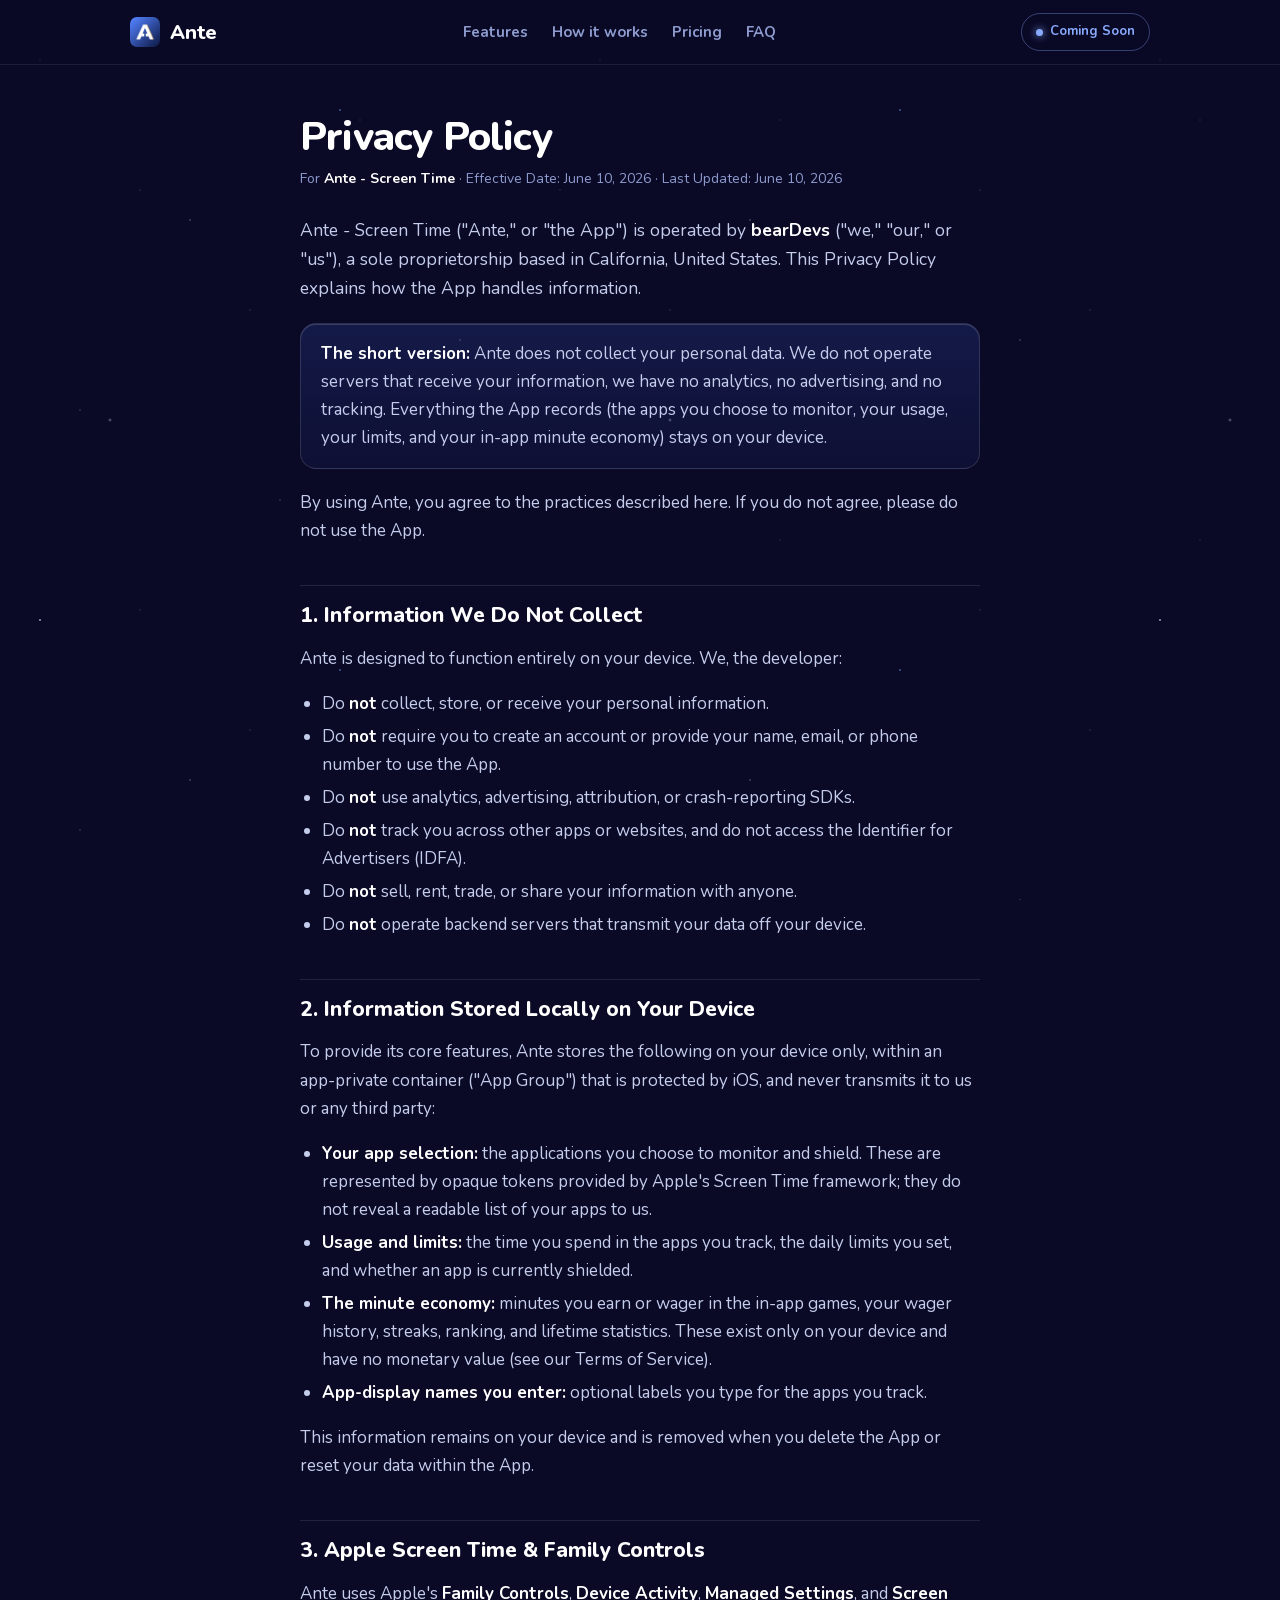
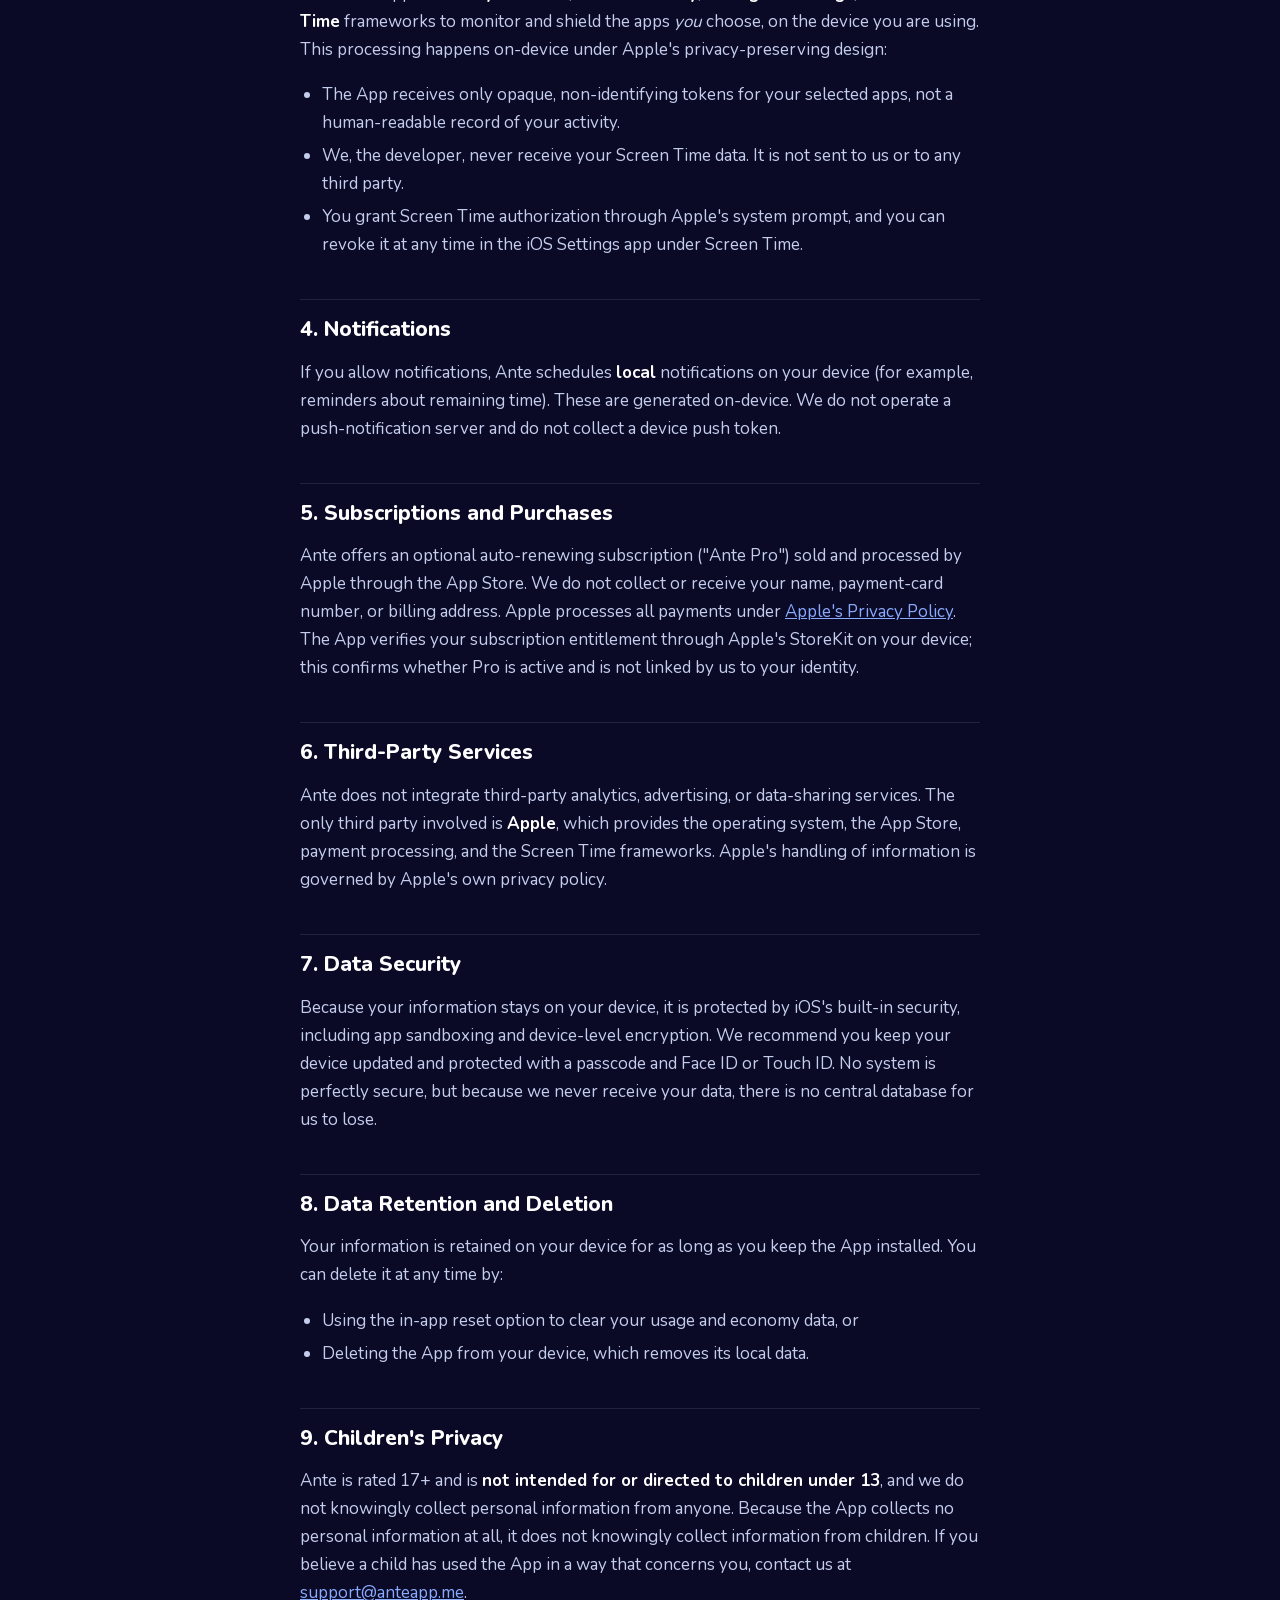
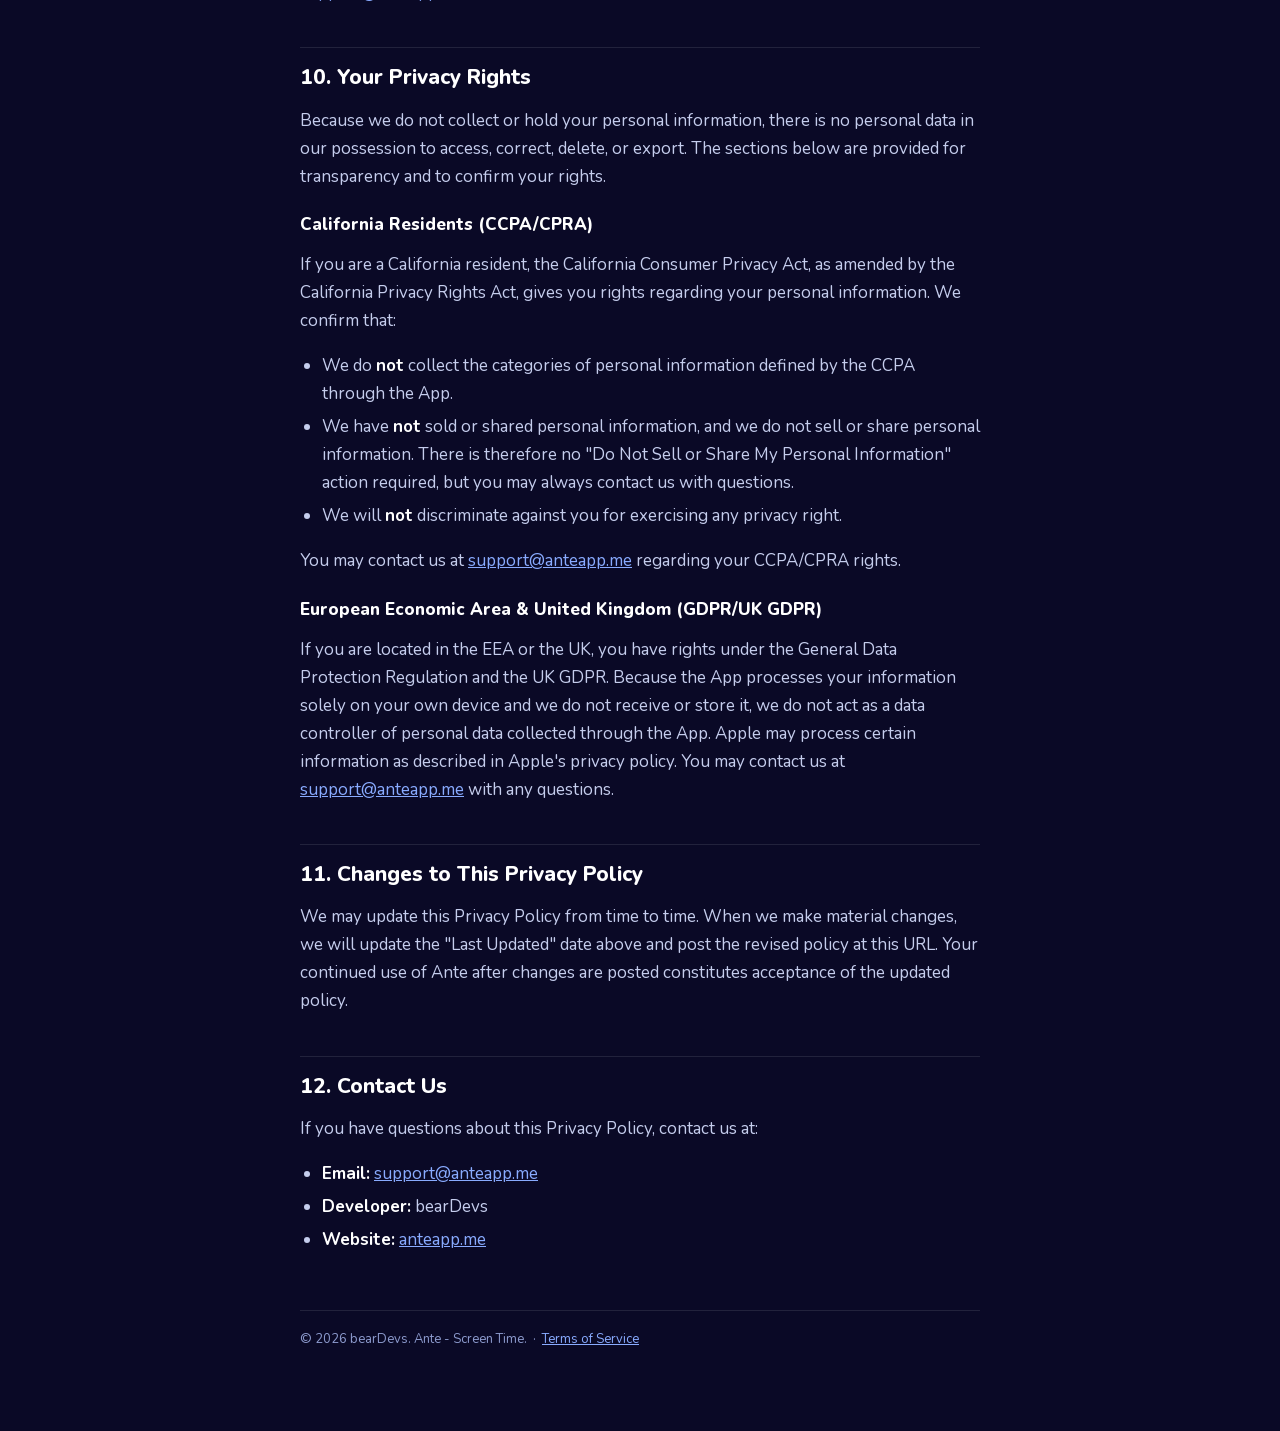
==== commit d0466890: "some changes" ====
--- a/privacy/index.html
+++ b/privacy/index.html
@@ -3,9 +3,9 @@
 <head>
 <meta charset="utf-8">
 <meta name="viewport" content="width=device-width, initial-scale=1">
-<title>Privacy Policy — Ante - Screen Time</title>
+<title>Privacy Policy: Ante - Screen Time</title>
 <meta name="robots" content="index, follow">
-<meta name="description" content="How Ante handles information: no data collection, no servers, no analytics — everything stays on your device.">
+<meta name="description" content="How Ante handles information: no data collection, no servers, no analytics. Everything stays on your device.">
 <link rel="canonical" href="https://anteapp.me/privacy">
 <meta name="theme-color" content="#0A0926">
 <link rel="icon" type="image/png" sizes="64x64" href="/assets/favicon-64.png">
@@ -41,7 +41,7 @@
 <p class="lead">Ante - Screen Time ("Ante," or "the App") is operated by <strong>bearDevs</strong> ("we," "our," or "us"), a sole proprietorship based in California, United States. This Privacy Policy explains how the App handles information.</p>
 
 <div class="callout">
-<strong>The short version:</strong> Ante does not collect your personal data. We do not operate servers that receive your information, we have no analytics, no advertising, and no tracking. Everything the App records — the apps you choose to monitor, your usage, your limits, and your in-app minute economy — stays on your device.
+<strong>The short version:</strong> Ante does not collect your personal data. We do not operate servers that receive your information, we have no analytics, no advertising, and no tracking. Everything the App records (the apps you choose to monitor, your usage, your limits, and your in-app minute economy) stays on your device.
 </div>
 
 <p>By using Ante, you agree to the practices described here. If you do not agree, please do not use the App.</p>
@@ -58,7 +58,7 @@
 </ul>
 
 <h2>2. Information Stored Locally on Your Device</h2>
-<p>To provide its core features, Ante stores the following on your device only — within an app-private container ("App Group") that is protected by iOS — and never transmits it to us or any third party:</p>
+<p>To provide its core features, Ante stores the following on your device only, within an app-private container ("App Group") that is protected by iOS, and never transmits it to us or any third party:</p>
 <ul>
   <li><strong>Your app selection:</strong> the applications you choose to monitor and shield. These are represented by opaque tokens provided by Apple's Screen Time framework; they do not reveal a readable list of your apps to us.</li>
   <li><strong>Usage and limits:</strong> the time you spend in the apps you track, the daily limits you set, and whether an app is currently shielded.</li>
@@ -70,7 +70,7 @@
 <h2>3. Apple Screen Time &amp; Family Controls</h2>
 <p>Ante uses Apple's <strong>Family Controls</strong>, <strong>Device Activity</strong>, <strong>Managed Settings</strong>, and <strong>Screen Time</strong> frameworks to monitor and shield the apps <em>you</em> choose, on the device you are using. This processing happens on-device under Apple's privacy-preserving design:</p>
 <ul>
-  <li>The App receives only opaque, non-identifying tokens for your selected apps — not a human-readable record of your activity.</li>
+  <li>The App receives only opaque, non-identifying tokens for your selected apps, not a human-readable record of your activity.</li>
   <li>We, the developer, never receive your Screen Time data. It is not sent to us or to any third party.</li>
   <li>You grant Screen Time authorization through Apple's system prompt, and you can revoke it at any time in the iOS Settings app under Screen Time.</li>
 </ul>
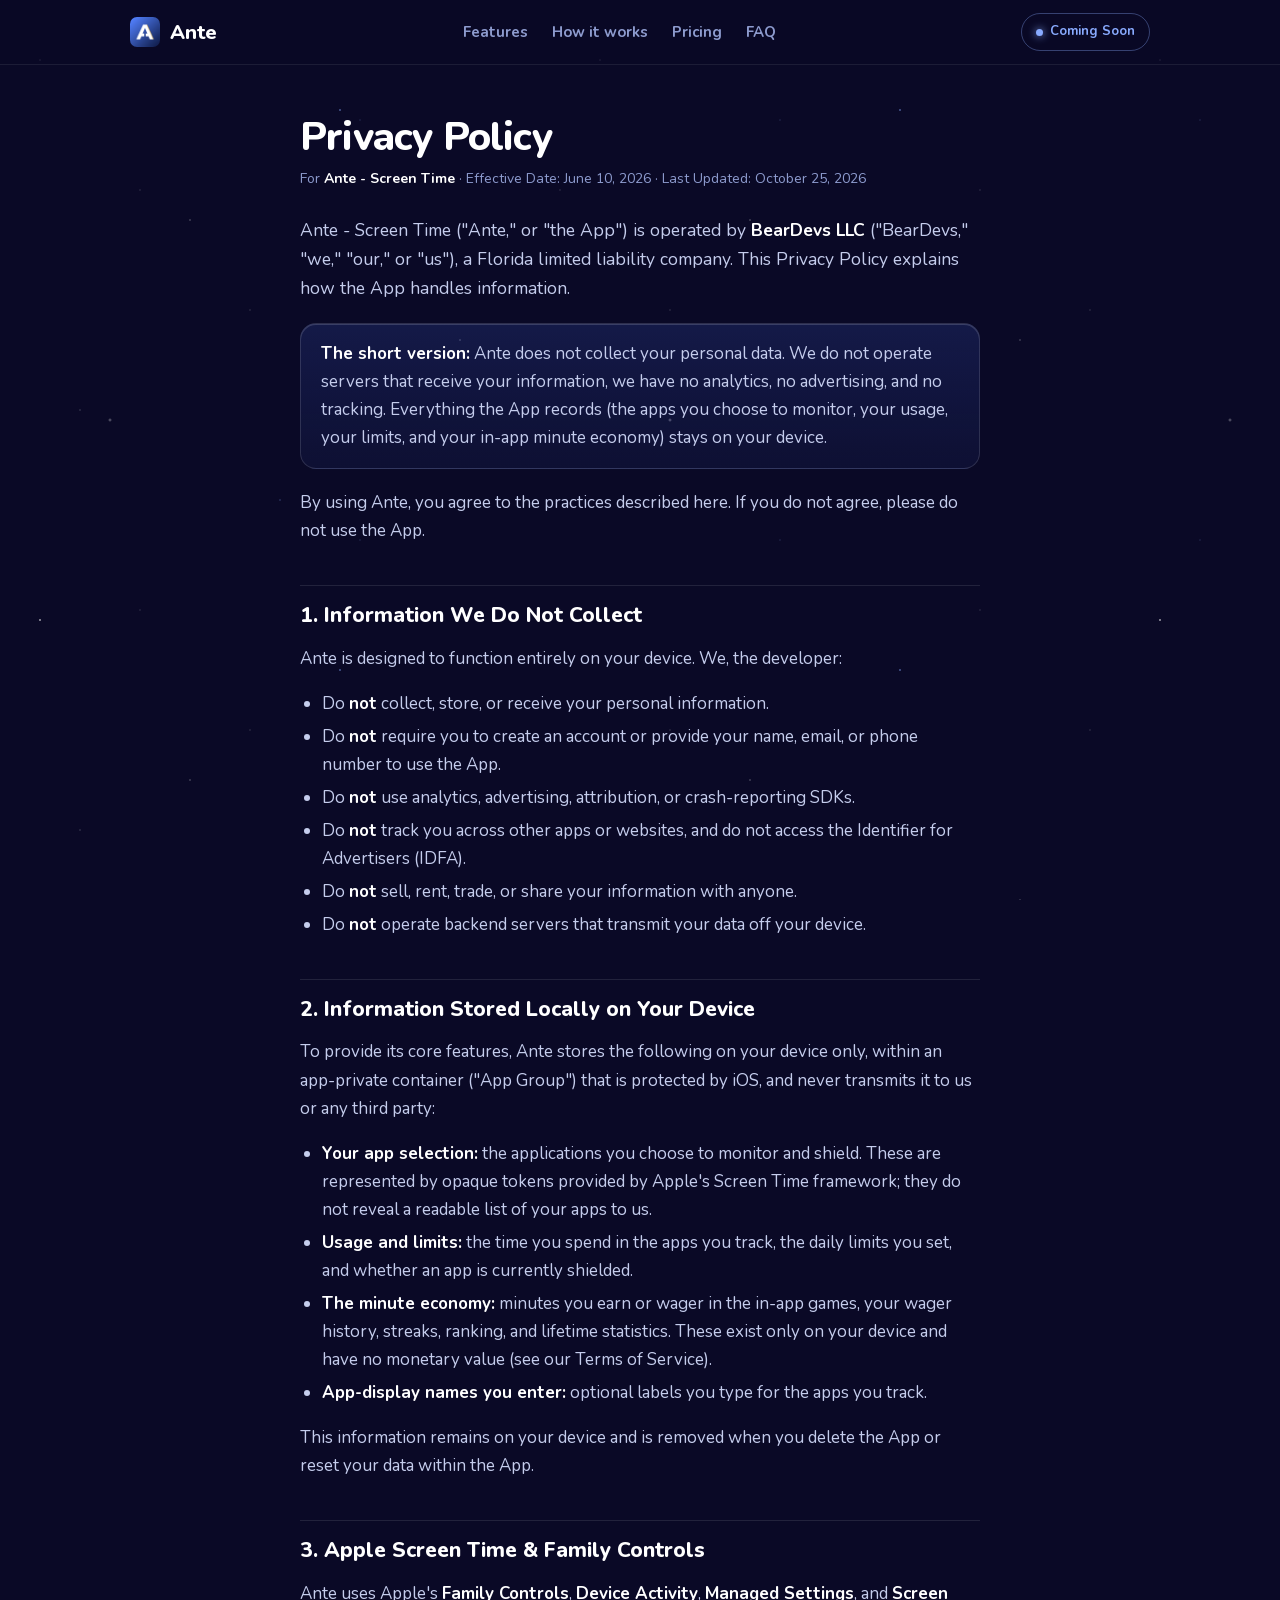
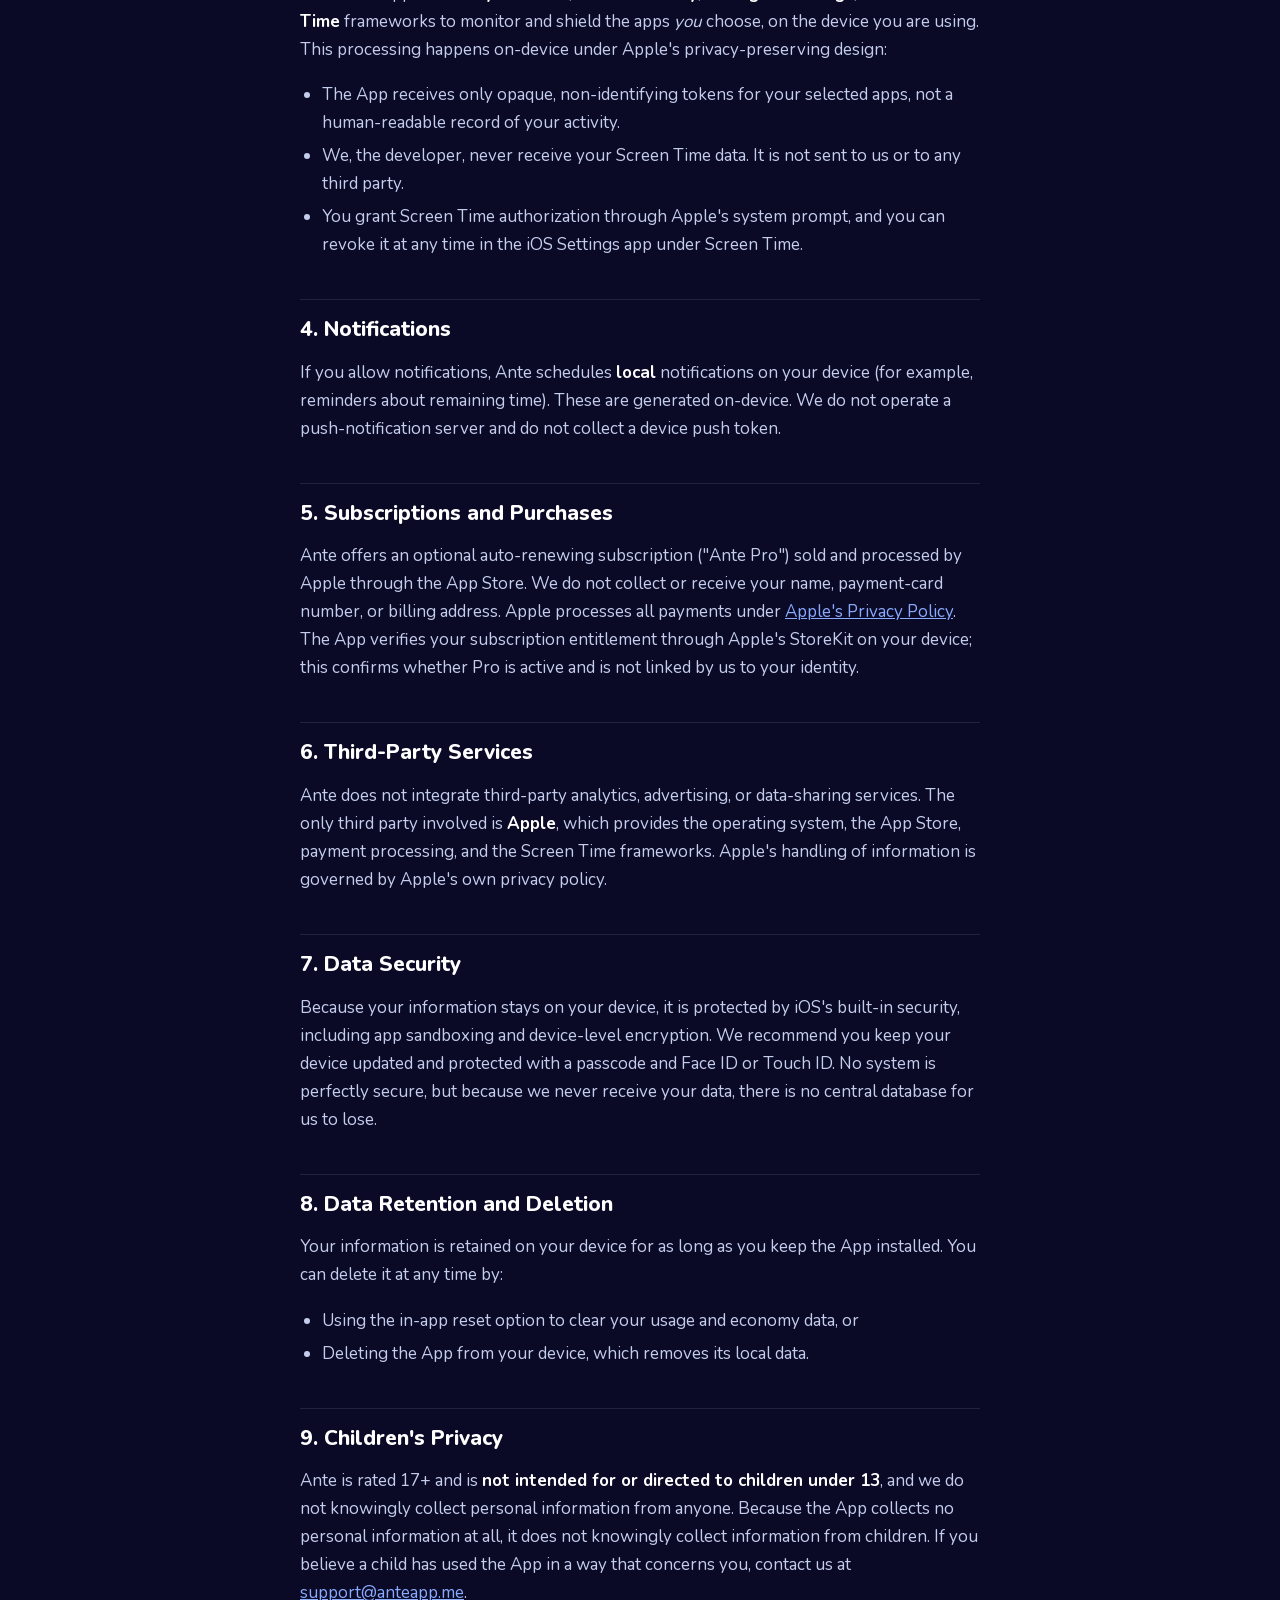
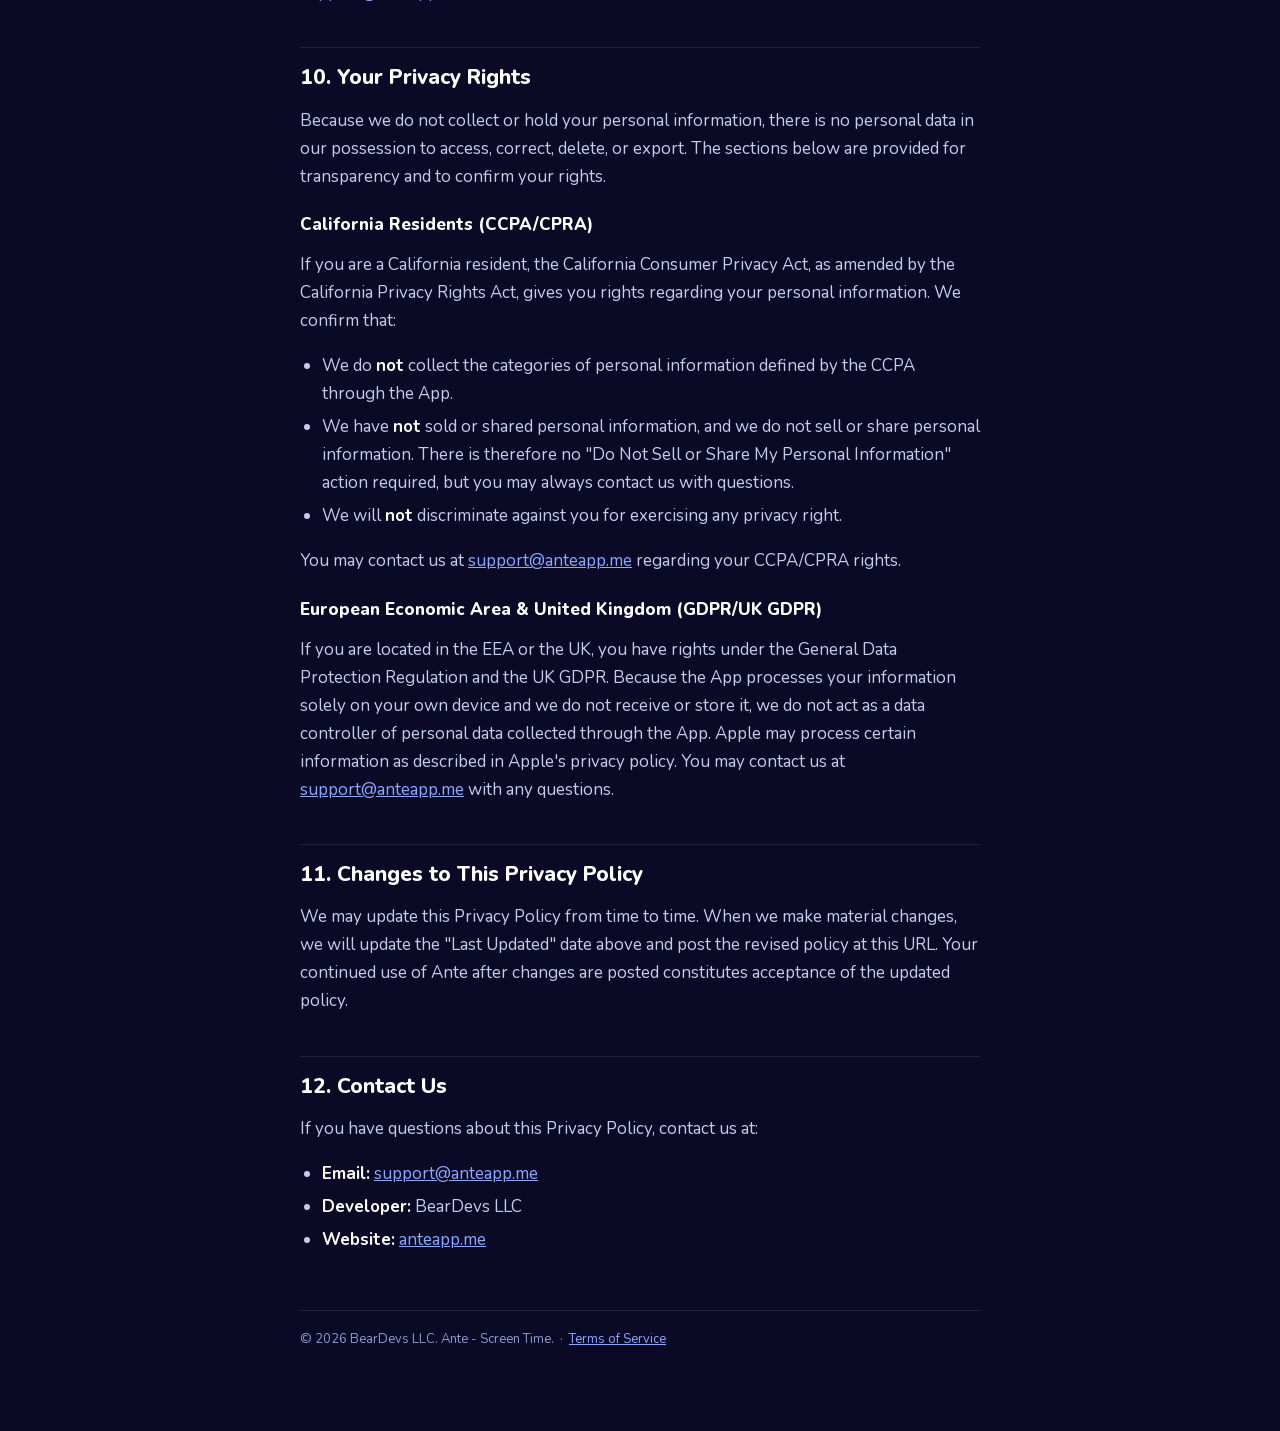
==== commit f2f0ac26: "Changed to llc" ====
--- a/privacy/index.html
+++ b/privacy/index.html
@@ -6,8 +6,18 @@
 <title>Privacy Policy: Ante - Screen Time</title>
 <meta name="robots" content="index, follow">
 <meta name="description" content="How Ante handles information: no data collection, no servers, no analytics. Everything stays on your device.">
-<link rel="canonical" href="https://anteapp.me/privacy">
+<link rel="canonical" href="https://anteapp.me/privacy/">
 <meta name="theme-color" content="#0A0926">
+<meta property="og:type" content="website">
+<meta property="og:site_name" content="Ante">
+<meta property="og:title" content="Privacy Policy — Ante">
+<meta property="og:description" content="How Ante handles information: no data collection, no servers, no analytics. Everything stays on your device.">
+<meta property="og:url" content="https://anteapp.me/privacy/">
+<meta property="og:image" content="https://anteapp.me/assets/og.png">
+<meta property="og:image:width" content="1200">
+<meta property="og:image:height" content="630">
+<meta property="og:image:alt" content="Ante app icon beside the tagline: turn your screen-time limits into a game. Coming soon to iPhone.">
+<meta name="twitter:card" content="summary_large_image">
 <link rel="icon" type="image/png" sizes="64x64" href="/assets/favicon-64.png">
 <link rel="apple-touch-icon" href="/assets/apple-touch-icon.png">
 <link rel="preload" href="/assets/fonts/nunito-latin-var.woff2" as="font" type="font/woff2" crossorigin>
@@ -36,9 +46,9 @@
 <main id="main">
 
 <h1>Privacy Policy</h1>
-<p class="meta">For <strong>Ante - Screen Time</strong> · Effective Date: June 10, 2026 · Last Updated: June 10, 2026</p>
+<p class="meta">For <strong>Ante - Screen Time</strong> · Effective Date: June 10, 2026 · Last Updated: October 25, 2026</p>
 
-<p class="lead">Ante - Screen Time ("Ante," or "the App") is operated by <strong>bearDevs</strong> ("we," "our," or "us"), a sole proprietorship based in California, United States. This Privacy Policy explains how the App handles information.</p>
+<p class="lead">Ante - Screen Time ("Ante," or "the App") is operated by <strong>BearDevs LLC</strong> ("BearDevs," "we," "our," or "us"), a Florida limited liability company. This Privacy Policy explains how the App handles information.</p>
 
 <div class="callout">
 <strong>The short version:</strong> Ante does not collect your personal data. We do not operate servers that receive your information, we have no analytics, no advertising, and no tracking. Everything the App records (the apps you choose to monitor, your usage, your limits, and your in-app minute economy) stays on your device.
@@ -119,12 +129,12 @@
 <p>If you have questions about this Privacy Policy, contact us at:</p>
 <ul>
   <li><strong>Email:</strong> <a href="mailto:support@anteapp.me">support@anteapp.me</a></li>
-  <li><strong>Developer:</strong> bearDevs</li>
-  <li><strong>Website:</strong> <a href="https://anteapp.me">anteapp.me</a></li>
+  <li><strong>Developer:</strong> BearDevs LLC</li>
+  <li><strong>Website:</strong> <a href="https://anteapp.me/">anteapp.me</a></li>
 </ul>
 
 <footer>
-© 2026 bearDevs. Ante - Screen Time. &nbsp;·&nbsp; <a href="/terms">Terms of Service</a>
+© 2026 BearDevs LLC. Ante - Screen Time. &nbsp;·&nbsp; <a href="/terms/">Terms of Service</a>
 </footer>
 
 </main>
--- a/assets/site.css
+++ b/assets/site.css
@@ -362,6 +362,7 @@
     0 40px 90px rgba(4, 4, 20, 0.65),
     0 0 80px rgba(67, 104, 228, 0.28);
 }
+.device picture { display: contents; }
 .device img {
   width: 100%;
   height: 100%;
@@ -584,60 +585,326 @@
 }
 .feature--wide { grid-column: span 2; }
 .feature--full { grid-column: 1 / -1; }
+/* ---- Rank card: a vertical "climb" ladder ----
+   Copy sits top-right, the tier ladder is the left spine, and the
+   player-card screenshot hangs off the bottom-right, bleeding off
+   the card edge. One glowing spine threads eight nodes that grow
+   and brighten from Bronze (grounded) up to a haloed Legend. */
 .feature--rank {
   display: grid;
-  grid-template-columns: 1.2fr 0.8fr;
-  gap: 24px;
-  align-items: center;
+  grid-template-columns: 190px 1fr;
+  grid-template-rows: auto 1fr;
+  grid-template-areas:
+    "ladder copy"
+    "ladder phone";
+  column-gap: 30px;
+  row-gap: 14px;
+  align-items: stretch;
   overflow: hidden;
   padding-bottom: 0;
 }
-.feature--rank .rank-copy { padding-bottom: 26px; }
-.rank-row {
-  display: flex;
+.rank-copy { grid-area: copy; }
+.rank-copy p { max-width: 48ch; }
+
+/* Divisions explainer — replaces the buried "(III → II → I)" prose */
+.rank-divisions {
+  display: flex;
+  align-items: center;
+  gap: 12px;
+  margin-top: 20px;
+  flex-wrap: wrap;
+}
+.rank-divisions-hexes {
+  display: inline-flex;
+  align-items: center;
+  gap: 5px;
+}
+.div-hex {
+  width: 24px;
+  height: 27px;
+  clip-path: polygon(50% 0%, 100% 25%, 100% 75%, 50% 100%, 0% 75%, 0% 25%);
+  background: rgba(137, 171, 255, 0.34);
+  display: grid;
+  place-items: center;
+}
+.div-hex span {
+  width: 19px;
+  height: 22px;
+  clip-path: polygon(50% 0%, 100% 25%, 100% 75%, 50% 100%, 0% 75%, 0% 25%);
+  background: #0d0c2b;
+  display: grid;
+  place-items: center;
+  color: var(--glow);
+  font-size: 0.5625rem;
+  font-weight: 800;
+  letter-spacing: 0.03em;
+}
+.div-arrow { color: var(--dim); font-weight: 800; font-size: 0.8125rem; }
+.div-caption { font-size: 0.8125rem; color: var(--dim); }
+
+/* The ladder */
+.rank-ladder {
+  grid-area: ladder;
+  position: relative;
+  list-style: none;
+  margin: 0;
+  padding: 6px 0 24px;
+  min-height: 470px;
+  display: flex;
+  flex-direction: column-reverse; /* Bronze grounded at the bottom */
+  justify-content: space-between;
+  gap: 4px;
+}
+/* The spine — brightens as it climbs (not clipped, so box-shadow glows) */
+.rank-ladder::before {
+  content: "";
+  position: absolute;
+  left: 28px; /* center of the 56px node slot */
+  top: 32px;
+  bottom: 42px;
+  width: 3px;
+  transform: translateX(-50%);
+  border-radius: 3px;
+  background: linear-gradient(to top,
+    rgba(141, 155, 206, 0.30) 0%,
+    rgba(67, 104, 228, 0.70) 55%,
+    #89abff 74%,
+    #cfe0ff 100%);
+  box-shadow: 0 0 14px rgba(67, 104, 228, 0.45);
+  z-index: 0;
+}
+.rung {
+  position: relative;
+  z-index: 1;
+  display: flex;
+  align-items: center;
   gap: 14px;
-  margin-top: 18px;
-  flex-wrap: wrap;
-}
-.rank-badge {
-  display: flex;
-  flex-direction: column;
-  align-items: center;
-  gap: 6px;
-  font-size: 0.75rem;
-  font-weight: 800;
-  letter-spacing: 0.04em;
-  color: var(--dim);
-}
-.rank-badge .hex {
-  width: 44px;
-  height: 50px;
+}
+.node {
+  flex: 0 0 56px;
+  display: grid;
+  place-items: center;
+}
+
+/* Hex nodes — size crescendo is a non-color hierarchy cue */
+.hex {
+  --gloss: radial-gradient(at 30% 24%, rgba(255, 255, 255, 0.42), rgba(255, 255, 255, 0) 46%);
   clip-path: polygon(50% 0%, 100% 25%, 100% 75%, 50% 100%, 0% 75%, 0% 25%);
   display: grid;
   place-items: center;
-}
-.hex--bronze { background: linear-gradient(160deg, #e2a877, #9c5f33); }
-.hex--silver { background: linear-gradient(160deg, #e8edf7, #97a2b8); }
-.hex--gold { background: linear-gradient(160deg, #f3cd7d, var(--gold-deep)); }
-.hex--diamond { background: linear-gradient(160deg, #d8ecff, #7fb4e8); }
-.rank-badge .hex span {
-  width: 34px;
-  height: 40px;
+  transition: transform 0.18s ease-out, filter 0.18s ease-out;
+}
+.hex > span {
   clip-path: polygon(50% 0%, 100% 25%, 100% 75%, 50% 100%, 0% 75%, 0% 25%);
-  background: var(--space-deep);
+  background: linear-gradient(180deg, #0e0d30, #06051a);
   display: grid;
   place-items: center;
   color: var(--ink);
-  font-size: 0.8125rem;
-}
+  font-weight: 800;
+}
+.rung--metal .hex { width: 38px; height: 44px; }
+.rung--metal .hex > span { width: 32px; height: 38px; font-size: 0.75rem; }
+.rung--exotic .hex { width: 46px; height: 52px; }
+.rung--exotic .hex > span { width: 38px; height: 44px; }
+.rung--legend .hex { width: 54px; height: 62px; }
+.rung--legend .hex > span { width: 44px; height: 52px; }
+
+/* Per-tier material: 3-stop gradient (specular / body / shadow) + gloss.
+   --glow-c drives the hover/idle drop-shadow so one rule fits all. */
+.hex--bronze { background: var(--gloss), linear-gradient(155deg, #f2c49a 0%, #c98850 45%, #8a5228 100%); --glow-c: rgba(201, 136, 80, 0.5); }
+.hex--silver { background: var(--gloss), linear-gradient(155deg, #ffffff 0%, #becbe2 45%, #8593b3 100%); --glow-c: rgba(174, 189, 217, 0.5); }
+.hex--gold { background: var(--gloss), linear-gradient(155deg, #ffe1a0 0%, #e0ac54 45%, #a06f1e 100%); --glow-c: rgba(217, 166, 72, 0.5); }
+.hex--platinum { background: var(--gloss), linear-gradient(155deg, #eafffa 0%, #a9d8cc 45%, #6f9e94 100%); --glow-c: rgba(159, 208, 195, 0.5); }
+.hex--diamond { background: var(--gloss), linear-gradient(155deg, #eaf6ff 0%, #9cc8f2 45%, #5f93d4 100%); --glow-c: rgba(143, 192, 239, 0.5); }
+.hex--master { background: var(--gloss), linear-gradient(155deg, #e8ccff 0%, #a76bf0 45%, #6425c0 100%); --glow-c: rgba(167, 107, 240, 0.55); }
+.hex--grandmaster { background: var(--gloss), linear-gradient(155deg, #ffc3b8 0%, #f0566b 40%, #a80f38 100%); --glow-c: rgba(240, 86, 107, 0.55); }
+.hex--legend {
+  background: var(--gloss), conic-gradient(from 210deg, #ffd9f2, #a8dbff, #b6ffdd, #ffedbf, #ffd9f2);
+  --glow-c: rgba(184, 225, 255, 0.5);
+}
+
+/* Glow: drop-shadow traces the clipped hex silhouette (box-shadow would
+   get clipped away — the old exotic box-shadow rendered nothing). */
+.rung--metal .hex { filter: drop-shadow(0 2px 6px rgba(4, 4, 20, 0.45)); }
+.rung--exotic .hex { filter: drop-shadow(0 0 10px var(--glow-c)) drop-shadow(0 4px 14px rgba(4, 4, 20, 0.5)); }
+
+/* Exotic crowns keep their per-tier tint */
+.hex--master > span { color: #d9b8ff; }
+.hex--grandmaster > span { color: #ff9d92; }
+.hex--legend > span { color: #cfe8ff; }
+.hex--legend > span svg { filter: drop-shadow(0 0 4px rgba(184, 225, 255, 0.6)); }
+
+/* Labels */
+.rung-label {
+  display: flex;
+  flex-direction: column;
+  gap: 1px;
+  line-height: 1.15;
+}
+.rung-name {
+  font-size: 0.875rem;
+  font-weight: 800;
+  letter-spacing: 0.01em;
+  color: var(--body);
+  transition: color 0.18s ease-out;
+}
+.rung--exotic .rung-name { color: var(--ink); }
+@supports ((-webkit-background-clip: text) or (background-clip: text)) {
+  .rung--legend .rung-name {
+    background: linear-gradient(90deg, #cfe0ff, #d9b8ff 55%, #ffd9f2);
+    -webkit-background-clip: text;
+    background-clip: text;
+    color: transparent;
+  }
+}
+.rung-min {
+  font-size: 0.6875rem;
+  font-weight: 700;
+  color: var(--dim);
+  font-variant-numeric: tabular-nums;
+}
+
+/* "ELITE" break — where the metals give way to the exotic tiers */
+.rung-divider {
+  position: relative;
+  z-index: 1;
+  height: 20px;
+  margin: 2px 0;
+}
+.rung-divider span {
+  position: absolute;
+  left: 28px;
+  top: 50%;
+  transform: translate(-50%, -50%);
+  padding: 3px 10px;
+  border-radius: 999px;
+  border: 1px solid rgba(137, 171, 255, 0.4);
+  background: rgba(10, 9, 38, 0.92);
+  color: var(--glow);
+  font-size: 0.625rem;
+  font-weight: 800;
+  letter-spacing: 0.16em;
+  text-transform: uppercase;
+  white-space: nowrap;
+}
+
+/* Legend summit — soft halo + a few earned stars */
+.rung--legend::before {
+  content: "";
+  position: absolute;
+  left: 28px;
+  top: 50%;
+  width: 130px;
+  height: 130px;
+  transform: translate(-50%, -50%);
+  background: radial-gradient(closest-side, rgba(184, 225, 255, 0.16), transparent 70%);
+  z-index: -1;
+  pointer-events: none;
+}
+.rung--legend::after {
+  content: "";
+  position: absolute;
+  left: 28px;
+  top: 50%;
+  width: 2px;
+  height: 2px;
+  border-radius: 50%;
+  background: transparent;
+  box-shadow:
+    -34px -20px 0 0 rgba(255, 255, 255, 0.9),
+    28px -26px 0 -0.5px rgba(184, 225, 255, 0.9),
+    40px 12px 0 -0.5px rgba(255, 255, 255, 0.8),
+    -30px 24px 0 0 rgba(216, 236, 255, 0.8),
+    16px 30px 0 -0.5px rgba(255, 255, 255, 0.7);
+  z-index: -1;
+  pointer-events: none;
+}
+
+/* Hover — rungs are ambient, not interactive (no cursor/tabindex) */
+@media (hover: hover) and (pointer: fine) {
+  .rung:hover .hex {
+    transform: translateY(-2px);
+    filter: drop-shadow(0 6px 14px var(--glow-c));
+  }
+  .rung:hover .rung-name { color: var(--ink); }
+}
+
+/* The player card — grounded at the card's bottom edge, bleeding off it */
 .rank-device {
-  width: min(210px, 60vw);
+  grid-area: phone;
+  width: min(232px, 60vw);
   margin: 0 auto;
+  align-self: end;
+  justify-self: center;
   border-radius: clamp(30px, 13.5%, 40px) clamp(30px, 13.5%, 40px) 0 0;
   border-bottom: none;
-  aspect-ratio: 1179 / 1700; /* cropped peek */
+  aspect-ratio: 1179 / 1720; /* cropped peek: shows the whole player card */
 }
 .rank-device img { object-position: top; border-radius: clamp(24px, 11%, 34px) clamp(24px, 11%, 34px) 0 0; }
+/* Pill bridging the ladder to the screenshot */
+.rank-device-tag {
+  position: absolute;
+  top: -13px;
+  left: 50%;
+  transform: translateX(-50%);
+  z-index: 3;
+  padding: 5px 12px;
+  border-radius: 999px;
+  border: 1px solid rgba(137, 171, 255, 0.4);
+  background: rgba(10, 9, 38, 0.9);
+  color: var(--glow);
+  font-size: 0.6875rem;
+  font-weight: 800;
+  letter-spacing: 0.02em;
+  white-space: nowrap;
+  box-shadow: 0 4px 14px rgba(4, 4, 20, 0.5);
+}
+
+/* ---- Private card: copy on top, a screenshot bleeding off the bottom,
+   filling the height the tall rank card lends this grid row ---- */
+.feature--private {
+  display: flex;
+  flex-direction: column;
+  overflow: hidden;
+  padding-bottom: 0;
+}
+.private-device {
+  width: min(212px, 72%);
+  margin-top: auto; /* push to the bottom, bleeding off the card edge */
+  align-self: center;
+  border-radius: clamp(28px, 13%, 38px) clamp(28px, 13%, 38px) 0 0;
+  border-bottom: none;
+  aspect-ratio: 1179 / 1500; /* tall cropped peek */
+}
+.private-device img { object-position: top; border-radius: clamp(22px, 10.5%, 32px) clamp(22px, 10.5%, 32px) 0 0; }
+
+/* Scroll-in choreography: spine draws upward, rungs pop bottom-to-top,
+   the summit lights up last. Guarded by .js; killed for reduced motion. */
+.js .feature--rank .rank-ladder::before {
+  transform: translateX(-50%) scaleY(0);
+  transform-origin: bottom;
+  transition: transform 0.8s ease-out 0.25s;
+}
+.js .feature--rank.in .rank-ladder::before { transform: translateX(-50%) scaleY(1); }
+.js .feature--rank .rung,
+.js .feature--rank .rung-divider {
+  opacity: 0;
+  transform: translateY(10px) scale(0.85);
+  transition: opacity 0.45s ease-out, transform 0.45s ease-out;
+  transition-delay: calc(300ms + var(--i, 5) * 80ms);
+}
+.js .feature--rank.in .rung,
+.js .feature--rank.in .rung-divider {
+  opacity: 1;
+  transform: none;
+}
+.js .feature--rank .rung--legend::before,
+.js .feature--rank .rung--legend::after {
+  opacity: 0;
+  transition: opacity 0.6s ease-out 1s;
+}
+.js .feature--rank.in .rung--legend::before,
+.js .feature--rank.in .rung--legend::after { opacity: 1; }
 .feature--pro { padding: 28px 26px; }
 .feature--pro .pro-inner {
   display: flex;
@@ -660,12 +927,33 @@
 .btn--gold:hover { box-shadow: 0 10px 28px rgba(233, 180, 76, 0.5); }
 @media (max-width: 880px) {
   .features-grid { grid-template-columns: 1fr 1fr; }
-  .feature--rank { grid-template-columns: 1fr; padding-bottom: 0; }
+  /* Copy moves full-width on top; ladder + phone rise side by side below */
+  .feature--rank {
+    grid-template-columns: minmax(180px, 240px) 1fr;
+    grid-template-areas:
+      "copy   copy"
+      "ladder phone";
+    padding-bottom: 0;
+  }
   .feature--wide { grid-column: span 2; }
 }
 @media (max-width: 560px) {
   .features-grid { grid-template-columns: 1fr; }
   .feature--wide { grid-column: auto; }
+  /* Single column: copy, then the ladder, then the player card */
+  .feature--rank {
+    grid-template-columns: 1fr;
+    grid-template-areas:
+      "copy"
+      "ladder"
+      "phone";
+  }
+  .rank-ladder {
+    min-height: 0;
+    justify-content: flex-start;
+    gap: clamp(8px, 2.4vw, 14px);
+  }
+  .rank-device { width: min(200px, 62vw); justify-self: center; margin: 0 auto; }
 }
 
 /* ================================================================
@@ -728,20 +1016,45 @@
   gap: clamp(40px, 6vw, 80px);
   align-items: center;
 }
-.game-cards { display: grid; gap: 18px; }
+.game-cards { display: grid; gap: 14px; }
+.game-grid {
+  display: grid;
+  grid-template-columns: 1fr 1fr;
+  gap: 14px;
+}
+.game-group-label {
+  display: flex;
+  align-items: center;
+  gap: 12px;
+  margin: 0;
+  font-size: 0.6875rem;
+  font-weight: 800;
+  letter-spacing: 0.14em;
+  text-transform: uppercase;
+  color: var(--glow);
+}
+.game-group-label::after {
+  content: "";
+  flex: 1;
+  height: 1px;
+  background: linear-gradient(90deg, rgba(137, 171, 255, 0.4), transparent);
+}
+.game-group-label--gold { color: var(--gold); }
+.game-group-label--gold::after { background: linear-gradient(90deg, rgba(233, 180, 76, 0.45), transparent); }
+.game-grid + .game-group-label { margin-top: 14px; }
 .game-card {
-  padding: 26px 26px;
+  padding: 18px 20px;
   display: grid;
   grid-template-columns: auto 1fr;
-  gap: 20px;
+  gap: 14px;
   align-items: start;
 }
 .game-card .icon {
-  width: 52px;
-  height: 52px;
+  width: 44px;
+  height: 44px;
   display: grid;
   place-items: center;
-  border-radius: 14px;
+  border-radius: 12px;
   background: rgba(137, 171, 255, 0.12);
   border: 1px solid rgba(137, 171, 255, 0.25);
   color: var(--glow);
@@ -752,28 +1065,10 @@
   color: var(--gold);
 }
 .game-card h3 {
-  font-size: 1.1875rem;
-  font-weight: 800;
-  display: flex;
-  align-items: center;
-  gap: 10px;
-  flex-wrap: wrap;
-}
-.game-card p { margin: 6px 0 0; font-size: 0.9688rem; }
-.tier-tag {
-  font-size: 0.6875rem;
-  font-weight: 800;
-  letter-spacing: 0.1em;
-  text-transform: uppercase;
-  padding: 3px 10px;
-  border-radius: 999px;
-  border: 1px solid rgba(137, 171, 255, 0.45);
-  color: var(--glow);
-}
-.tier-tag--gold {
-  border-color: rgba(233, 180, 76, 0.55);
-  color: var(--gold);
-}
+  font-size: 1.0625rem;
+  font-weight: 800;
+}
+.game-card p { margin: 4px 0 0; font-size: 0.875rem; }
 .games-more {
   margin: 4px 0 0;
   font-size: 0.9375rem;
@@ -784,6 +1079,9 @@
 @media (max-width: 880px) {
   .games-grid { grid-template-columns: 1fr; }
   .games-device { order: 2; }
+}
+@media (max-width: 560px) {
+  .game-grid { grid-template-columns: 1fr; }
 }
 
 /* ================================================================
@@ -1069,7 +1367,27 @@
     transform: none;
     transition: none;
   }
+  /* Rank ladder: show the finished state, no draw/pop/sheen.
+     Legend halo/stars keep their centering transform — only opacity resets. */
+  .js .feature--rank .rank-ladder::before { transform: translateX(-50%) scaleY(1); transition: none; }
+  .js .feature--rank .rung,
+  .js .feature--rank .rung-divider {
+    opacity: 1;
+    transform: none;
+    transition: none;
+  }
+  .js .feature--rank .rung--legend::before,
+  .js .feature--rank .rung--legend::after {
+    opacity: 1;
+    transition: none;
+  }
+  .hex { transition: none; }
+  .rung:hover .hex { transform: none; }
   .btn,
   .skip-link,
   .nav-links a { transition: none; }
 }
+
+[hidden] {
+  display: none !important;
+}
